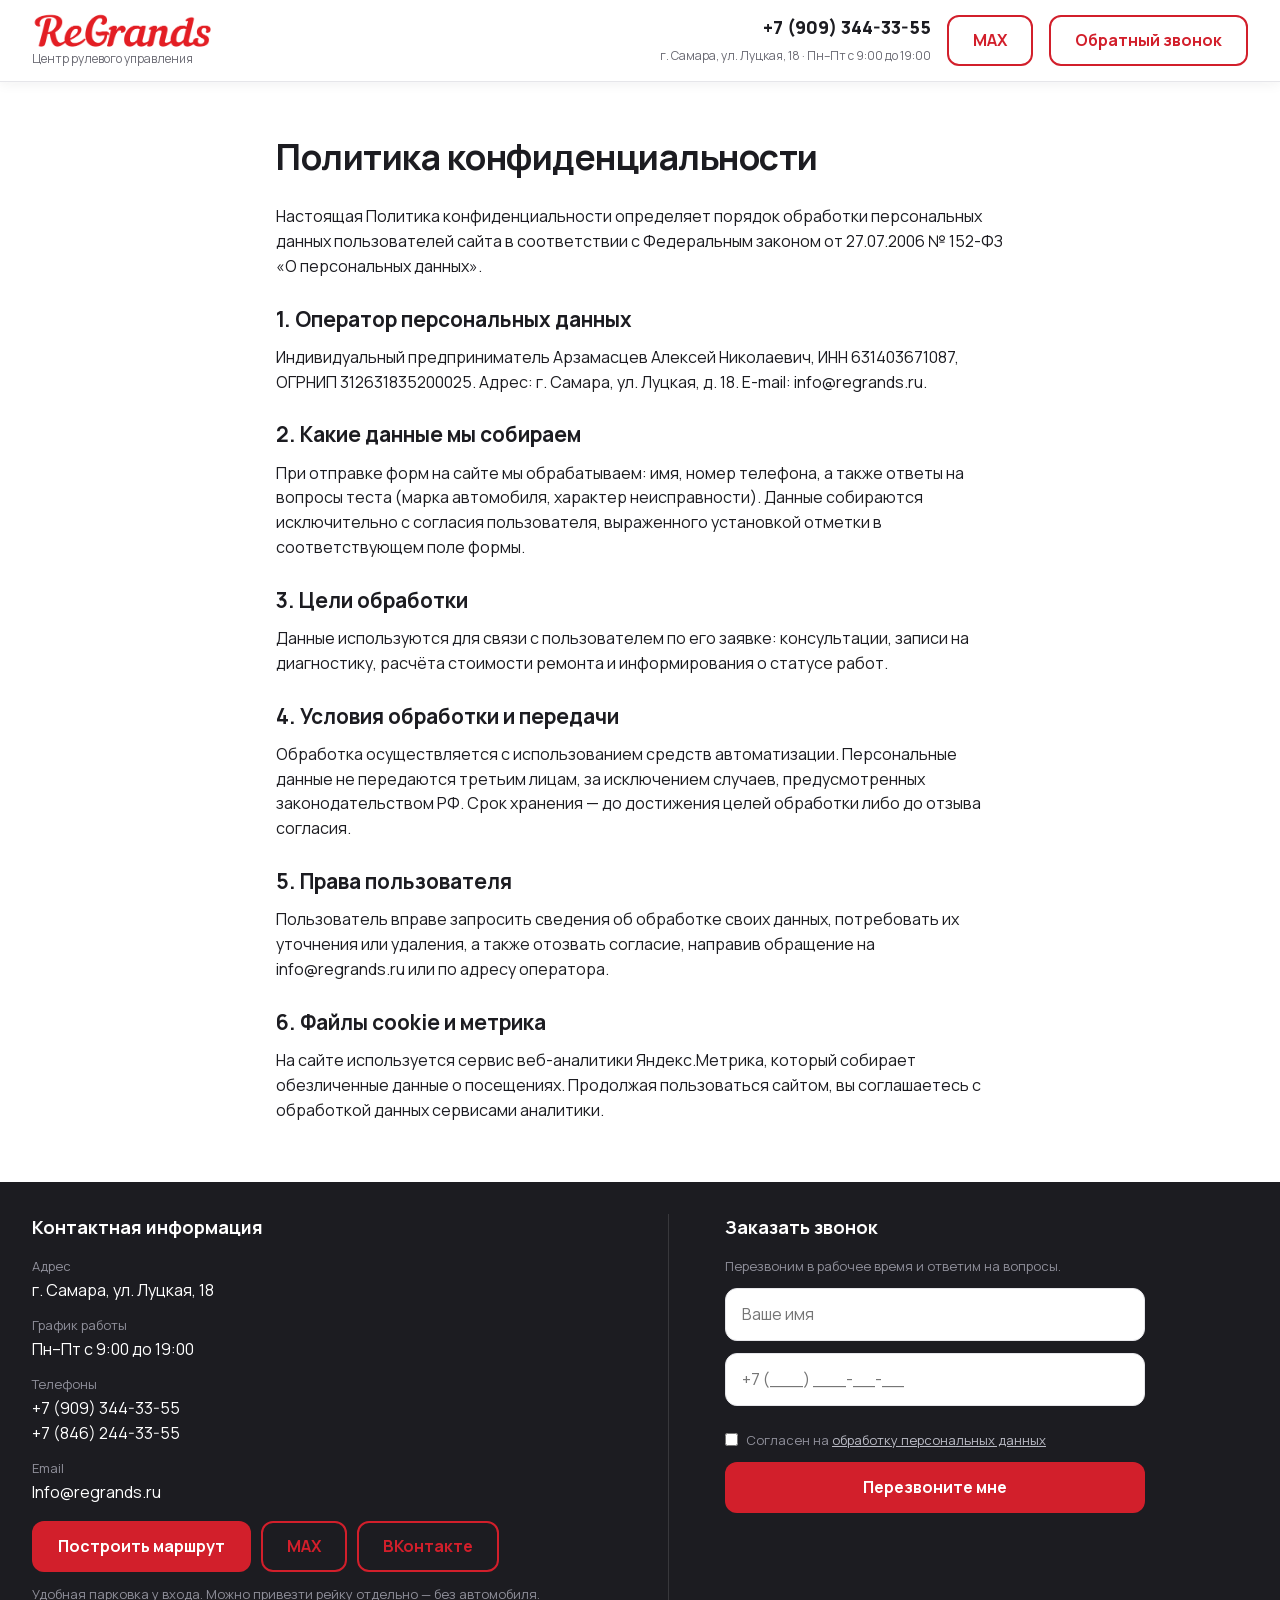
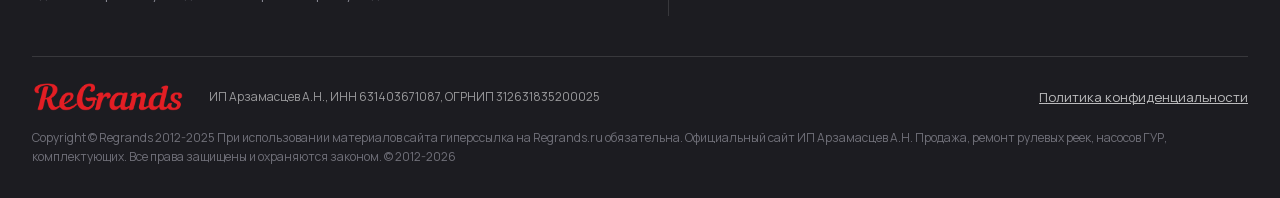
==== policy/index.html @ 0d8758a9 "chore: preview — copyright verbatim Co-Authored-By: Claude Fable 5 <noreply@anthropic.com>" ====
<!DOCTYPE html>
<html lang="ru-RU">
<head>
<meta charset="UTF-8">
<meta name="viewport" content="width=device-width, initial-scale=1">
<link rel="preload" href="../wp-content/themes/regrand/assets/fonts/manrope-cyrillic.woff2" as="font" type="font/woff2" crossorigin>
<style>@font-face {
	font-family: 'Manrope';
	src: url('../wp-content/themes/regrand/assets/fonts/manrope-cyrillic.woff2') format('woff2');
	font-weight: 200 800;
	font-display: swap;
	unicode-range: U+0400-045F, U+0490-0491, U+04B0-04B1, U+2116;
}
@font-face {
	font-family: 'Manrope';
	src: url('../wp-content/themes/regrand/assets/fonts/manrope-latin.woff2') format('woff2');
	font-weight: 200 800;
	font-display: swap;
	unicode-range: U+0000-00FF, U+2000-206F, U+20AC, U+2122;
}

*, *::before, *::after { box-sizing: border-box; margin: 0; padding: 0; }
[hidden] { display: none !important; }

:root {
	--c-red: #d21f2b;
	--c-red-dark: #a91622;
	--c-red-light: #fdeaec;
	--c-ink: #1c1c21;
	--c-gray: #6b6b74;
	--c-line: #e6e6ea;
	--c-bg: #ffffff;
	--c-bg-soft: #f7f7f9;
	--radius: 12px;
	--shadow: 0 8px 24px rgba(28, 28, 33, .08);
	--container: 1440px;
	--font: 'Manrope', system-ui, -apple-system, 'Segoe UI', sans-serif;
}

html { scroll-behavior: smooth; }
body {
	font-family: var(--font);
	font-size: 16px;
	line-height: 1.55;
	color: var(--c-ink);
	background: var(--c-bg);
	-webkit-font-smoothing: antialiased;
}
img { max-width: 100%; height: auto; display: block; }
a { color: inherit; }
button { font: inherit; cursor: pointer; }
input, textarea { font: inherit; }

.container { max-width: var(--container); margin: 0 auto; padding: 0 20px; }
@media (min-width: 768px) {
	.container { padding: 0 32px; }
}

.btn {
	display: inline-flex;
	align-items: center;
	justify-content: center;
	gap: 8px;
	padding: 14px 24px;
	border-radius: var(--radius);
	border: 2px solid transparent;
	font-weight: 700;
	font-size: 16px;
	line-height: 1.2;
	text-decoration: none;
	text-align: center;
	transition: background .15s ease, color .15s ease, border-color .15s ease;
}
.btn--primary { background: var(--c-red); color: #fff; }
.btn--primary:hover { background: var(--c-red-dark); transform: translateY(-2px); box-shadow: 0 8px 20px rgba(210, 31, 43, .3); }
.btn { will-change: transform; }
.btn:active { transform: translateY(0); }
.btn--outline { background: transparent; color: var(--c-red); border-color: var(--c-red); }
.btn--outline:hover { background: var(--c-red-light); }
.btn--ghost { background: transparent; color: var(--c-ink); border-color: var(--c-line); }
.btn--ghost:hover { border-color: var(--c-red); color: var(--c-red); }
.btn--block { width: 100%; }
.btn--lg { padding: 18px 36px; font-size: 18px; }
.btn[disabled] { opacity: .5; cursor: not-allowed; }
.btn:focus { outline: none; }
.btn:focus-visible { outline: 3px solid rgba(210, 31, 43, .45); outline-offset: 2px; }

/* Шапка */
.site-header {
	border-bottom: 1px solid var(--c-line);
	background: var(--c-bg);
	position: sticky;
	top: 0;
	z-index: 100;
	box-shadow: 0 2px 12px rgba(28, 28, 33, .06);
}
.site-header__inner {
	display: flex;
	align-items: center;
	justify-content: space-between;
	gap: 12px;
	padding-top: 10px;
	padding-bottom: 10px;
}
.site-header__brand { text-decoration: none; min-width: 0; }
.site-header__logo-img { height: 30px; width: auto; display: block; }
.site-header__tagline { font-size: 11px; color: var(--c-gray); display: block; white-space: nowrap; overflow: hidden; text-overflow: ellipsis; }
.site-header__contacts { display: none; text-align: right; }
.site-header__phone { font-weight: 800; font-size: 18px; text-decoration: none; display: block; }
.site-header__phone:hover { color: var(--c-red); }
.site-header__schedule { font-size: 12px; color: var(--c-gray); }
.site-header__phone-btn {
	width: 44px;
	height: 44px;
	border-radius: 50%;
	background: var(--c-red);
	color: #fff;
	display: inline-flex;
	align-items: center;
	justify-content: center;
	flex-shrink: 0;
}
.site-header__phone-btn:active { background: var(--c-red-dark); }
.site-header__cta { display: none; }
.site-header__max { display: none; }
@media (min-width: 768px) {
	.site-header__inner { padding-top: 12px; padding-bottom: 12px; gap: 16px; }
	.site-header__logo-img { height: 38px; }
	.site-header__tagline { font-size: 12px; }
	.site-header__contacts { display: block; margin-left: auto; }
	.site-header__phone-btn { display: none; }
	.site-header__cta { display: inline-flex; }
	.site-header__max { display: inline-flex; }
}

/* Hero */
.hero { background: linear-gradient(180deg, var(--c-bg-soft) 0%, #edeff4 100%); overflow: hidden; position: relative; padding-bottom: 64px; }
.hero__wave { position: absolute; bottom: -1px; left: 0; right: 0; line-height: 0; pointer-events: none; }
.hero__wave svg { display: block; width: 100%; height: 64px; }
@media (prefers-reduced-motion: no-preference) {
	.hero__content { animation: hero-in .6s ease both; }
	.hero__media { animation: hero-in .6s ease .15s both; }
	@keyframes hero-in {
		from { opacity: 0; transform: translateY(20px); }
		to { opacity: 1; transform: none; }
	}
}
.hero__inner {
	display: grid;
	gap: 32px;
	padding-top: 16px;
	padding-bottom: 40px;
}
.hero__title {
	font-size: clamp(1.75rem, 4vw, 3.4rem);
	line-height: 1.15;
	font-weight: 800;
	letter-spacing: -.5px;
	margin-bottom: 16px;
	max-width: 24ch;
}
.hero__subtitle { font-size: clamp(1rem, 2vw, 1.2rem); color: var(--c-gray); margin-bottom: 24px; }
.hero__badges { list-style: none; display: flex; flex-wrap: wrap; gap: 10px; margin-bottom: 28px; }
.hero__badge {
	display: inline-flex;
	align-items: center;
	gap: 8px;
	background: #fff;
	border: 1px solid var(--c-line);
	border-radius: 100px;
	padding: 8px 14px;
	font-size: 14px;
	font-weight: 600;
}
.hero__badge svg { color: var(--c-red); flex-shrink: 0; }
.hero__rotate {
	color: var(--c-red);
	display: inline-block;
	transition: opacity .25s ease, transform .25s ease;
}
.hero__rotate.is-out { opacity: 0; transform: translateY(10px); }
.hero__actions { display: flex; flex-wrap: wrap; gap: 12px; }
.hero__rating {
	display: inline-flex;
	align-items: center;
	gap: 8px;
	margin-top: 18px;
	font-size: 14px;
	color: var(--c-gray);
	text-decoration: none;
}
.hero__rating b { color: var(--c-ink); }
.hero__rating:hover span:last-child { text-decoration: underline; }
.hero__rating-stars { color: #f7a600; letter-spacing: 2px; }
.hero__media { display: flex; justify-content: center; }
.hero__media img { border-radius: var(--radius); box-shadow: var(--shadow); width: 100%; object-fit: cover; }
.hero__video {
	width: 100%;
	max-width: 420px;
	aspect-ratio: 9/16;
	border-radius: 20px;
	background: var(--c-ink);
	box-shadow: var(--shadow);
	object-fit: cover;
}
.hero__secondary { margin-top: 16px; }
@media (min-width: 1024px) {
	.hero__inner { grid-template-columns: 1.15fr .85fr; align-items: center; padding-top: 56px; padding-bottom: 64px; }
}

/* Формы */
.lead-form__row { display: grid; gap: 12px; }
@media (min-width: 768px) {
	.lead-form__row { grid-template-columns: 1fr 1fr auto; }
}
.lead-form__input {
	padding: 13px 16px;
	border: 1px solid var(--c-line);
	border-radius: var(--radius);
	background: #fff;
	width: 100%;
}
.lead-form__input:focus { outline: 2px solid var(--c-red); outline-offset: -1px; border-color: transparent; }
.lead-form__input.is-invalid { border-color: var(--c-red); outline-color: var(--c-red); }
.consent { display: flex; align-items: flex-start; gap: 8px; font-size: 13px; color: var(--c-gray); margin-top: 12px; }
.consent input { margin-top: 3px; accent-color: var(--c-red); }
.consent a { color: var(--c-gray); }
.hp-field { position: absolute !important; left: -9999px !important; width: 1px; height: 1px; opacity: 0; }
.lead-form__status { margin-top: 12px; font-weight: 600; min-height: 1em; }
.lead-form__status.is-error { color: var(--c-red); }
.lead-form__status.is-success { color: #1d8a3c; }
</style>
<title>Политика конфиденциальности &#8212; Регранд — ремонт рулевых реек в Самаре</title>
<meta name='robots' content='max-image-preview:large' />
<style id='wp-img-auto-sizes-contain-inline-css'>
img:is([sizes=auto i],[sizes^="auto," i]){contain-intrinsic-size:3000px 1500px}
/*# sourceURL=wp-img-auto-sizes-contain-inline-css */
</style>
<link rel="preload" as="style" href="../wp-content/themes/regrand/assets/css/main.css" onload="this.onload=null;this.rel='stylesheet'"><noscript><link rel="stylesheet" href="../wp-content/themes/regrand/assets/css/main.css"></noscript>
<link rel="canonical" href="index.html" />
<style id='wp-block-heading-inline-css'>
h1:where(.wp-block-heading).has-background,h2:where(.wp-block-heading).has-background,h3:where(.wp-block-heading).has-background,h4:where(.wp-block-heading).has-background,h5:where(.wp-block-heading).has-background,h6:where(.wp-block-heading).has-background{padding:1.25em 2.375em}h1.has-text-align-left[style*=writing-mode]:where([style*=vertical-lr]),h1.has-text-align-right[style*=writing-mode]:where([style*=vertical-rl]),h2.has-text-align-left[style*=writing-mode]:where([style*=vertical-lr]),h2.has-text-align-right[style*=writing-mode]:where([style*=vertical-rl]),h3.has-text-align-left[style*=writing-mode]:where([style*=vertical-lr]),h3.has-text-align-right[style*=writing-mode]:where([style*=vertical-rl]),h4.has-text-align-left[style*=writing-mode]:where([style*=vertical-lr]),h4.has-text-align-right[style*=writing-mode]:where([style*=vertical-rl]),h5.has-text-align-left[style*=writing-mode]:where([style*=vertical-lr]),h5.has-text-align-right[style*=writing-mode]:where([style*=vertical-rl]),h6.has-text-align-left[style*=writing-mode]:where([style*=vertical-lr]),h6.has-text-align-right[style*=writing-mode]:where([style*=vertical-rl]){rotate:180deg}
/*# sourceURL=https://s3qnk.github.io/regrand-preview/wp-includes/blocks/heading/style.min.css */
</style>
<style id='wp-block-paragraph-inline-css'>
.is-small-text{font-size:.875em}.is-regular-text{font-size:1em}.is-large-text{font-size:2.25em}.is-larger-text{font-size:3em}.has-drop-cap:not(:focus):first-letter{float:left;font-size:8.4em;font-style:normal;font-weight:100;line-height:.68;margin:.05em .1em 0 0;text-transform:uppercase}body.rtl .has-drop-cap:not(:focus):first-letter{float:none;margin-left:.1em}p.has-drop-cap.has-background{overflow:hidden}:root :where(p.has-background){padding:1.25em 2.375em}:where(p.has-text-color:not(.has-link-color)) a{color:inherit}p.has-text-align-left[style*="writing-mode:vertical-lr"],p.has-text-align-right[style*="writing-mode:vertical-rl"]{rotate:180deg}
/*# sourceURL=https://s3qnk.github.io/regrand-preview/wp-includes/blocks/paragraph/style.min.css */
</style>
<style id='global-styles-inline-css'>
:root{--wp--preset--aspect-ratio--square: 1;--wp--preset--aspect-ratio--4-3: 4/3;--wp--preset--aspect-ratio--3-4: 3/4;--wp--preset--aspect-ratio--3-2: 3/2;--wp--preset--aspect-ratio--2-3: 2/3;--wp--preset--aspect-ratio--16-9: 16/9;--wp--preset--aspect-ratio--9-16: 9/16;--wp--preset--color--black: #000000;--wp--preset--color--cyan-bluish-gray: #abb8c3;--wp--preset--color--white: #ffffff;--wp--preset--color--pale-pink: #f78da7;--wp--preset--color--vivid-red: #cf2e2e;--wp--preset--color--luminous-vivid-orange: #ff6900;--wp--preset--color--luminous-vivid-amber: #fcb900;--wp--preset--color--light-green-cyan: #7bdcb5;--wp--preset--color--vivid-green-cyan: #00d084;--wp--preset--color--pale-cyan-blue: #8ed1fc;--wp--preset--color--vivid-cyan-blue: #0693e3;--wp--preset--color--vivid-purple: #9b51e0;--wp--preset--gradient--vivid-cyan-blue-to-vivid-purple: linear-gradient(135deg,rgb(6,147,227) 0%,rgb(155,81,224) 100%);--wp--preset--gradient--light-green-cyan-to-vivid-green-cyan: linear-gradient(135deg,rgb(122,220,180) 0%,rgb(0,208,130) 100%);--wp--preset--gradient--luminous-vivid-amber-to-luminous-vivid-orange: linear-gradient(135deg,rgb(252,185,0) 0%,rgb(255,105,0) 100%);--wp--preset--gradient--luminous-vivid-orange-to-vivid-red: linear-gradient(135deg,rgb(255,105,0) 0%,rgb(207,46,46) 100%);--wp--preset--gradient--very-light-gray-to-cyan-bluish-gray: linear-gradient(135deg,rgb(238,238,238) 0%,rgb(169,184,195) 100%);--wp--preset--gradient--cool-to-warm-spectrum: linear-gradient(135deg,rgb(74,234,220) 0%,rgb(151,120,209) 20%,rgb(207,42,186) 40%,rgb(238,44,130) 60%,rgb(251,105,98) 80%,rgb(254,248,76) 100%);--wp--preset--gradient--blush-light-purple: linear-gradient(135deg,rgb(255,206,236) 0%,rgb(152,150,240) 100%);--wp--preset--gradient--blush-bordeaux: linear-gradient(135deg,rgb(254,205,165) 0%,rgb(254,45,45) 50%,rgb(107,0,62) 100%);--wp--preset--gradient--luminous-dusk: linear-gradient(135deg,rgb(255,203,112) 0%,rgb(199,81,192) 50%,rgb(65,88,208) 100%);--wp--preset--gradient--pale-ocean: linear-gradient(135deg,rgb(255,245,203) 0%,rgb(182,227,212) 50%,rgb(51,167,181) 100%);--wp--preset--gradient--electric-grass: linear-gradient(135deg,rgb(202,248,128) 0%,rgb(113,206,126) 100%);--wp--preset--gradient--midnight: linear-gradient(135deg,rgb(2,3,129) 0%,rgb(40,116,252) 100%);--wp--preset--font-size--small: 13px;--wp--preset--font-size--medium: 20px;--wp--preset--font-size--large: 36px;--wp--preset--font-size--x-large: 42px;--wp--preset--spacing--20: 0.44rem;--wp--preset--spacing--30: 0.67rem;--wp--preset--spacing--40: 1rem;--wp--preset--spacing--50: 1.5rem;--wp--preset--spacing--60: 2.25rem;--wp--preset--spacing--70: 3.38rem;--wp--preset--spacing--80: 5.06rem;--wp--preset--shadow--natural: 6px 6px 9px rgba(0, 0, 0, 0.2);--wp--preset--shadow--deep: 12px 12px 50px rgba(0, 0, 0, 0.4);--wp--preset--shadow--sharp: 6px 6px 0px rgba(0, 0, 0, 0.2);--wp--preset--shadow--outlined: 6px 6px 0px -3px rgb(255, 255, 255), 6px 6px rgb(0, 0, 0);--wp--preset--shadow--crisp: 6px 6px 0px rgb(0, 0, 0);}:where(.is-layout-flex){gap: 0.5em;}:where(.is-layout-grid){gap: 0.5em;}body .is-layout-flex{display: flex;}.is-layout-flex{flex-wrap: wrap;align-items: center;}.is-layout-flex > :is(*, div){margin: 0;}body .is-layout-grid{display: grid;}.is-layout-grid > :is(*, div){margin: 0;}:where(.wp-block-columns.is-layout-flex){gap: 2em;}:where(.wp-block-columns.is-layout-grid){gap: 2em;}:where(.wp-block-post-template.is-layout-flex){gap: 1.25em;}:where(.wp-block-post-template.is-layout-grid){gap: 1.25em;}.has-black-color{color: var(--wp--preset--color--black) !important;}.has-cyan-bluish-gray-color{color: var(--wp--preset--color--cyan-bluish-gray) !important;}.has-white-color{color: var(--wp--preset--color--white) !important;}.has-pale-pink-color{color: var(--wp--preset--color--pale-pink) !important;}.has-vivid-red-color{color: var(--wp--preset--color--vivid-red) !important;}.has-luminous-vivid-orange-color{color: var(--wp--preset--color--luminous-vivid-orange) !important;}.has-luminous-vivid-amber-color{color: var(--wp--preset--color--luminous-vivid-amber) !important;}.has-light-green-cyan-color{color: var(--wp--preset--color--light-green-cyan) !important;}.has-vivid-green-cyan-color{color: var(--wp--preset--color--vivid-green-cyan) !important;}.has-pale-cyan-blue-color{color: var(--wp--preset--color--pale-cyan-blue) !important;}.has-vivid-cyan-blue-color{color: var(--wp--preset--color--vivid-cyan-blue) !important;}.has-vivid-purple-color{color: var(--wp--preset--color--vivid-purple) !important;}.has-black-background-color{background-color: var(--wp--preset--color--black) !important;}.has-cyan-bluish-gray-background-color{background-color: var(--wp--preset--color--cyan-bluish-gray) !important;}.has-white-background-color{background-color: var(--wp--preset--color--white) !important;}.has-pale-pink-background-color{background-color: var(--wp--preset--color--pale-pink) !important;}.has-vivid-red-background-color{background-color: var(--wp--preset--color--vivid-red) !important;}.has-luminous-vivid-orange-background-color{background-color: var(--wp--preset--color--luminous-vivid-orange) !important;}.has-luminous-vivid-amber-background-color{background-color: var(--wp--preset--color--luminous-vivid-amber) !important;}.has-light-green-cyan-background-color{background-color: var(--wp--preset--color--light-green-cyan) !important;}.has-vivid-green-cyan-background-color{background-color: var(--wp--preset--color--vivid-green-cyan) !important;}.has-pale-cyan-blue-background-color{background-color: var(--wp--preset--color--pale-cyan-blue) !important;}.has-vivid-cyan-blue-background-color{background-color: var(--wp--preset--color--vivid-cyan-blue) !important;}.has-vivid-purple-background-color{background-color: var(--wp--preset--color--vivid-purple) !important;}.has-black-border-color{border-color: var(--wp--preset--color--black) !important;}.has-cyan-bluish-gray-border-color{border-color: var(--wp--preset--color--cyan-bluish-gray) !important;}.has-white-border-color{border-color: var(--wp--preset--color--white) !important;}.has-pale-pink-border-color{border-color: var(--wp--preset--color--pale-pink) !important;}.has-vivid-red-border-color{border-color: var(--wp--preset--color--vivid-red) !important;}.has-luminous-vivid-orange-border-color{border-color: var(--wp--preset--color--luminous-vivid-orange) !important;}.has-luminous-vivid-amber-border-color{border-color: var(--wp--preset--color--luminous-vivid-amber) !important;}.has-light-green-cyan-border-color{border-color: var(--wp--preset--color--light-green-cyan) !important;}.has-vivid-green-cyan-border-color{border-color: var(--wp--preset--color--vivid-green-cyan) !important;}.has-pale-cyan-blue-border-color{border-color: var(--wp--preset--color--pale-cyan-blue) !important;}.has-vivid-cyan-blue-border-color{border-color: var(--wp--preset--color--vivid-cyan-blue) !important;}.has-vivid-purple-border-color{border-color: var(--wp--preset--color--vivid-purple) !important;}.has-vivid-cyan-blue-to-vivid-purple-gradient-background{background: var(--wp--preset--gradient--vivid-cyan-blue-to-vivid-purple) !important;}.has-light-green-cyan-to-vivid-green-cyan-gradient-background{background: var(--wp--preset--gradient--light-green-cyan-to-vivid-green-cyan) !important;}.has-luminous-vivid-amber-to-luminous-vivid-orange-gradient-background{background: var(--wp--preset--gradient--luminous-vivid-amber-to-luminous-vivid-orange) !important;}.has-luminous-vivid-orange-to-vivid-red-gradient-background{background: var(--wp--preset--gradient--luminous-vivid-orange-to-vivid-red) !important;}.has-very-light-gray-to-cyan-bluish-gray-gradient-background{background: var(--wp--preset--gradient--very-light-gray-to-cyan-bluish-gray) !important;}.has-cool-to-warm-spectrum-gradient-background{background: var(--wp--preset--gradient--cool-to-warm-spectrum) !important;}.has-blush-light-purple-gradient-background{background: var(--wp--preset--gradient--blush-light-purple) !important;}.has-blush-bordeaux-gradient-background{background: var(--wp--preset--gradient--blush-bordeaux) !important;}.has-luminous-dusk-gradient-background{background: var(--wp--preset--gradient--luminous-dusk) !important;}.has-pale-ocean-gradient-background{background: var(--wp--preset--gradient--pale-ocean) !important;}.has-electric-grass-gradient-background{background: var(--wp--preset--gradient--electric-grass) !important;}.has-midnight-gradient-background{background: var(--wp--preset--gradient--midnight) !important;}.has-small-font-size{font-size: var(--wp--preset--font-size--small) !important;}.has-medium-font-size{font-size: var(--wp--preset--font-size--medium) !important;}.has-large-font-size{font-size: var(--wp--preset--font-size--large) !important;}.has-x-large-font-size{font-size: var(--wp--preset--font-size--x-large) !important;}
/*# sourceURL=global-styles-inline-css */
</style>

</head>
<body class="wp-singular page-template-default page page-id-5 wp-theme-regrand">
<header class="site-header">
	<div class="container site-header__inner">
		<a href="../index.html" class="site-header__brand">
			<img class="site-header__logo-img" src="../wp-content/themes/regrand/assets/img/logo-regrands.png" alt="ReGrands — центр рулевого управления" width="446" height="93">
			<span class="site-header__tagline">Центр рулевого управления</span>
		</a>
		<div class="site-header__contacts">
			<a class="site-header__phone" href="tel:+79093443355">
				+7 (909) 344-33-55			</a>
			<span class="site-header__schedule">г. Самара, ул. Луцкая, 18 · Пн–Пт с 9:00 до 19:00</span>
		</div>
		<a class="site-header__phone-btn" href="tel:+79093443355" aria-label="Позвонить: +7 (909) 344-33-55">
			<svg width="22" height="22" viewBox="0 0 24 24" fill="none" aria-hidden="true"><path d="M5 4h4l2 5-2.5 1.5a12 12 0 0 0 5 5L15 13l5 2v4a2 2 0 0 1-2 2A16 16 0 0 1 3 6a2 2 0 0 1 2-2Z" stroke="currentColor" stroke-width="2" stroke-linejoin="round"/></svg>
		</a>
					<a class="btn btn--outline site-header__max" href="https://max.ru/u/f9LHodD0cOKI0WPbhuxXiKWs1xZpZC6nUwHiPnHPZtQZX6oqGKMk47YAbSw" target="_blank" rel="noopener" data-messenger aria-label="Написать в MAX">MAX</a>
				<button type="button" class="btn btn--outline site-header__cta" data-modal="callback">Обратный звонок</button>
	</div>
</header>
<main>
	<article class="page-content container">
		<h1>Политика конфиденциальности</h1>
		<p>Настоящая Политика конфиденциальности определяет порядок обработки персональных данных пользователей сайта в соответствии с Федеральным законом от 27.07.2006 № 152-ФЗ «О персональных данных».</p>
<h2 class="wp-block-heading">1. Оператор персональных данных</h2>
<p>Индивидуальный предприниматель Арзамасцев Алексей Николаевич, ИНН 631403671087, ОГРНИП 312631835200025. Адрес: г. Самара, ул. Луцкая, д. 18. E-mail: info@regrands.ru.</p>
<h2 class="wp-block-heading">2. Какие данные мы собираем</h2>
<p>При отправке форм на сайте мы обрабатываем: имя, номер телефона, а также ответы на вопросы теста (марка автомобиля, характер неисправности). Данные собираются исключительно с согласия пользователя, выраженного установкой отметки в соответствующем поле формы.</p>
<h2 class="wp-block-heading">3. Цели обработки</h2>
<p>Данные используются для связи с пользователем по его заявке: консультации, записи на диагностику, расчёта стоимости ремонта и информирования о статусе работ.</p>
<h2 class="wp-block-heading">4. Условия обработки и передачи</h2>
<p>Обработка осуществляется с использованием средств автоматизации. Персональные данные не передаются третьим лицам, за исключением случаев, предусмотренных законодательством РФ. Срок хранения — до достижения целей обработки либо до отзыва согласия.</p>
<h2 class="wp-block-heading">5. Права пользователя</h2>
<p>Пользователь вправе запросить сведения об обработке своих данных, потребовать их уточнения или удаления, а также отозвать согласие, направив обращение на info@regrands.ru или по адресу оператора.</p>
<h2 class="wp-block-heading">6. Файлы cookie и метрика</h2>
<p>На сайте используется сервис веб-аналитики Яндекс.Метрика, который собирает обезличенные данные о посещениях. Продолжая пользоваться сайтом, вы соглашаетесь с обработкой данных сервисами аналитики.</p>
	</article>
	</main>
<footer class="site-footer">
	<div class="container">
		<div class="site-footer__grid">
			<div class="site-footer__col">
				<h3 class="site-footer__heading">Контактная информация</h3>
				<dl class="site-footer__list">
					<div><dt>Адрес</dt><dd>г. Самара, ул. Луцкая, 18</dd></div>
					<div><dt>График работы</dt><dd>Пн–Пт с 9:00 до 19:00</dd></div>
					<div><dt>Телефоны</dt><dd>
						<a href="tel:+79093443355">+7 (909) 344-33-55</a><br>
						<a href="tel:+78462443355">+7 (846) 244-33-55</a>
					</dd></div>
					<div><dt>Email</dt><dd><a href="mailto:Info@regrands.ru">Info@regrands.ru</a></dd></div>
				</dl>
				<div class="site-footer__actions">
					<a class="btn btn--primary" href="https://yandex.ru/maps/org/remont_rulevykh_reyek/232952442705/" target="_blank" rel="noopener">Построить маршрут</a>
											<a class="btn btn--outline" href="https://max.ru/u/f9LHodD0cOKI0WPbhuxXiKWs1xZpZC6nUwHiPnHPZtQZX6oqGKMk47YAbSw" target="_blank" rel="noopener" data-messenger>MAX</a>
																<a class="btn btn--outline" href="https://vk.com/regrands" target="_blank" rel="noopener" data-messenger>ВКонтакте</a>
									</div>
				<p class="site-footer__note">Удобная парковка у входа. Можно привезти рейку отдельно — без автомобиля.</p>
			</div>
			<div class="site-footer__col">
				<h3 class="site-footer__heading">Заказать звонок</h3>
				<p class="site-footer__note">Перезвоним в рабочее время и ответим на вопросы.</p>
				<form class="lead-form" data-lead-form data-form-type="callback" data-goal="lead_callback" novalidate>
					<input class="lead-form__input" type="text" name="name" placeholder="Ваше имя" maxlength="100" autocomplete="name">
					<input class="lead-form__input" type="tel" name="phone" placeholder="+7 (___) ___-__-__" required data-phone autocomplete="tel">
					<input type="text" name="website" class="hp-field" tabindex="-1" autocomplete="off" aria-hidden="true">
					<input type="hidden" name="ts" value="">
					<label class="consent">
						<input type="checkbox" name="consent" required>
						<span>Согласен на <a href="index.html" target="_blank" rel="noopener">обработку персональных данных</a></span>
					</label>
					<button type="submit" class="btn btn--primary btn--block">Перезвоните мне</button>
					<div class="lead-form__status" role="status" aria-live="polite"></div>
				</form>
			</div>
		</div>
		<div class="site-footer__bottom">
			<img class="site-footer__logo" src="../wp-content/themes/regrand/assets/img/logo-regrands.png" alt="ReGrands" width="446" height="93" loading="lazy">
			<p class="site-footer__legal">ИП Арзамасцев А.Н., ИНН 631403671087, ОГРНИП 312631835200025</p>
			<a class="site-footer__policy" href="index.html">Политика конфиденциальности</a>
		</div>
		<p class="site-footer__copyright">Copyright © Regrands 2012-2025 При использовании материалов сайта гиперссылка на Regrands.ru обязательна. Официальный сайт ИП Арзамасцев А.Н. Продажа, ремонт рулевых реек, насосов ГУР, комплектующих. Все права защищены и охраняются законом. © 2012-2026</p>
	</div>
</footer>
<dialog class="modal" id="modal-diagnostic">
	<div class="modal__body">
		<button type="button" class="modal__close" aria-label="Закрыть">&times;</button>
		<h3 class="modal__title">Запись на диагностику</h3>
		<p class="modal__text">Оставьте контакты — подтвердим запись и подберём удобное время. Диагностика бесплатная.</p>
		<form class="lead-form" data-lead-form data-form-type="hero" data-goal="lead_hero" novalidate>
			<input class="lead-form__input" type="text" name="name" placeholder="Ваше имя" maxlength="100" autocomplete="name">
			<input class="lead-form__input" type="tel" name="phone" placeholder="+7 (___) ___-__-__" required data-phone autocomplete="tel">
			<label class="lead-form__field-label" for="diag-date">Удобная дата диагностики (по желанию)</label>
			<input class="lead-form__input" type="date" name="date" id="diag-date"
				min="2026-07-29"
				max="2026-08-28">
			<input type="text" name="website" class="hp-field" tabindex="-1" autocomplete="off" aria-hidden="true">
			<input type="hidden" name="ts" value="">
			<label class="consent">
				<input type="checkbox" name="consent" required>
				<span>Согласен на <a href="index.html" target="_blank" rel="noopener">обработку персональных данных</a></span>
			</label>
			<button type="submit" class="btn btn--primary btn--block">Записаться на диагностику</button>
			<div class="lead-form__status" role="status" aria-live="polite"></div>
		</form>
	</div>
</dialog>
<dialog class="modal" id="modal-callback">
	<div class="modal__body">
		<button type="button" class="modal__close" aria-label="Закрыть">&times;</button>
		<h3 class="modal__title">Перезвоним за 10 минут</h3>
		<p class="modal__text">Оставьте номер — менеджер перезвонит в рабочее время (Пн–Пт с 9:00 до 19:00).</p>
		<form class="lead-form" data-lead-form data-form-type="callback" data-goal="lead_callback" novalidate>
			<input class="lead-form__input" type="text" name="name" placeholder="Ваше имя" maxlength="100" autocomplete="name">
			<input class="lead-form__input" type="tel" name="phone" placeholder="+7 (___) ___-__-__" required data-phone autocomplete="tel">
			<input type="text" name="website" class="hp-field" tabindex="-1" autocomplete="off" aria-hidden="true">
			<input type="hidden" name="ts" value="">
			<label class="consent">
				<input type="checkbox" name="consent" required>
				<span>Согласен на <a href="index.html" target="_blank" rel="noopener">обработку персональных данных</a></span>
			</label>
			<button type="submit" class="btn btn--primary btn--block">Перезвоните мне</button>
			<div class="lead-form__status" role="status" aria-live="polite"></div>
		</form>
	</div>
</dialog>
<script type="speculationrules">
{"prefetch":[{"source":"document","where":{"and":[{"href_matches":"/*"},{"not":{"href_matches":["/wp-*.php","/wp-admin/*","/wp-content/uploads/*","/wp-content/*","/wp-content/plugins/*","/wp-content/themes/regrand/*","/*\\?(.+)"]}},{"not":{"selector_matches":"a[rel~=\"nofollow\"]"}},{"not":{"selector_matches":".no-prefetch, .no-prefetch a"}}]},"eagerness":"conservative"}]}
</script>
<script id="regrand-main-js-extra">
var REGRAND = {"endpoint":"https://s3qnk.github.io/regrand-preview/wp-json/regrand/v1/lead","metrikaId":""};
//# sourceURL=regrand-main-js-extra
</script>
<script type="module" src="../wp-content/themes/regrand/assets/js/main.js"></script>
</body>
</html>
---- wp-content/themes/regrand/assets/css/main.css ----
/* ============ Секции ============ */
.section { padding: 56px 0; }
section[id] { scroll-margin-top: 88px; } /* липкая шапка не накрывает якорные переходы */
.section--soft { background: var(--c-bg-soft); }
.section--dark { background: linear-gradient(160deg, #1c1c21 0%, #26262e 100%); position: relative; overflow: hidden; }
.section--dark::before {
	content: '';
	position: absolute;
	right: -80px;
	top: -40px;
	width: 560px;
	height: 560px;
	background: url("data:image/svg+xml,%3Csvg xmlns='http://www.w3.org/2000/svg' width='560' height='560' viewBox='0 0 560 560' fill='none' stroke='%23ffffff' stroke-width='2'%3E%3Ccircle cx='140' cy='140' r='84'/%3E%3Ccircle cx='140' cy='140' r='58' stroke-dasharray='10 12'/%3E%3Ccircle cx='140' cy='140' r='18'/%3E%3Cg stroke-linecap='round'%3E%3Cpath d='M140 44v-18M140 236v18M44 140H26M236 140h18M72 72 59 59M208 208l13 13M208 72l13-13M72 208l-13 13'/%3E%3C/g%3E%3Ccircle cx='420' cy='390' r='56'/%3E%3Ccircle cx='420' cy='390' r='22' stroke-dasharray='6 8'/%3E%3Cg stroke-linecap='round'%3E%3Cpath d='M420 326v-14M420 454v14M356 390h-14M484 390h14'/%3E%3C/g%3E%3Cg stroke-linecap='round'%3E%3Cpath d='M40 480h240'/%3E%3Cpath d='M60 480v-12m30 12v-12m30 12v-12m30 12v-12m30 12v-12m30 12v-12m30 12v-12'/%3E%3Crect x='280' y='468' width='56' height='24' rx='6'/%3E%3C/g%3E%3C/svg%3E") center/contain no-repeat;
	opacity: .05;
	pointer-events: none;
}
.section--dark .container { position: relative; }
.section--dark .section__title { color: #fff; }
.section--dark .section__subtitle { color: #b9bac4; }
.section--dark .video-tile__label { color: #b9bac4; }
.section__title {
	font-size: clamp(1.5rem, 3.5vw, 2.25rem);
	font-weight: 800;
	letter-spacing: -.5px;
	margin-bottom: 12px;
}
.section__subtitle { color: var(--c-gray); margin-bottom: 32px; max-width: 640px; }
.card {
	background: #fff;
	border: 1px solid var(--c-line);
	border-radius: var(--radius);
	padding: 24px;
}
@media (min-width: 768px) {
	.section { padding: 72px 0; }
}

/* ============ Услуги и цены ============ */
.services__grid {
	display: grid;
	gap: 16px;
	grid-template-columns: repeat(auto-fit, minmax(240px, 1fr));
	margin-bottom: 32px;
}
.service-card { display: flex; flex-direction: column; gap: 8px; transition: box-shadow .2s ease, transform .2s ease; }
.service-card:hover { box-shadow: var(--shadow); transform: translateY(-4px); }
.service-card__icon { color: var(--c-red); width: 40px; height: 40px; margin-bottom: 4px; }
.service-card__icon svg { width: 40px; height: 40px; }
.service-card__title { font-size: 18px; font-weight: 700; }
.service-card__price { font-size: 15px; color: var(--c-gray); }
.service-card__price strong { font-size: 26px; color: var(--c-red); font-weight: 800; }
.service-card__note { font-size: 13px; color: var(--c-gray); margin-top: auto; }
.services__cta { display: flex; align-items: center; gap: 16px; flex-wrap: wrap; }
.services__cta-note { font-size: 14px; color: var(--c-gray); }

/* ============ УТП ============ */
.benefits__grid {
	display: grid;
	gap: 16px;
	grid-template-columns: repeat(auto-fit, minmax(250px, 1fr));
}
@media (min-width: 1024px) {
	.benefits__grid { grid-template-columns: repeat(3, 1fr); }
}
.benefit {
	display: flex;
	align-items: center;
	gap: 14px;
	background: #fff;
	border: 1px solid var(--c-line);
	border-radius: var(--radius);
	padding: 18px 20px;
	font-weight: 600;
}
.benefit__icon { color: var(--c-red); flex-shrink: 0; width: 28px; height: 28px; }
.benefit__icon svg { width: 28px; height: 28px; }

/* ============ Процесс ============ */
.process__list { list-style: none; display: grid; gap: 20px; counter-reset: step; }
.process__step {
	display: flex;
	gap: 18px;
	align-items: flex-start;
	background: var(--c-bg-soft);
	border-radius: var(--radius);
	padding: 20px;
}
.process__num {
	width: 40px;
	height: 40px;
	border-radius: 50%;
	background: var(--c-red);
	color: #fff;
	font-weight: 800;
	display: inline-flex;
	align-items: center;
	justify-content: center;
	flex-shrink: 0;
}
.process__title { font-size: 17px; font-weight: 700; margin-bottom: 4px; }
.process__text { color: var(--c-gray); font-size: 15px; }
@media (min-width: 1024px) {
	.process__list { grid-template-columns: repeat(5, 1fr); }
	.process__step { flex-direction: column; }
}

/* ============ Кейсы ============ */
.cases__list { display: grid; gap: 20px; }
.case__title { font-size: 17px; font-weight: 700; margin-bottom: 14px; }
.case__photos { display: grid; grid-template-columns: repeat(3, 1fr); gap: 10px; margin-bottom: 12px; }
.case__photo img { border-radius: 8px; width: 100%; aspect-ratio: 4/3; object-fit: cover; background: var(--c-bg-soft); }
.case__photo figcaption { font-size: 12px; color: var(--c-gray); text-align: center; margin-top: 6px; }
.case__comment { font-size: 14px; color: var(--c-gray); border-left: 3px solid var(--c-red); padding-left: 12px; }
@media (min-width: 768px) {
	.cases__list { grid-template-columns: repeat(auto-fit, minmax(340px, 1fr)); }
}

/* ============ Акции ============ */
.promos__grid { display: grid; gap: 16px; grid-template-columns: repeat(auto-fit, minmax(280px, 1fr)); }
.promo { border-top: 4px solid var(--c-red); }
.promo__image img { border-radius: 8px; margin-bottom: 12px; }
.promo__title { font-size: 18px; font-weight: 700; margin-bottom: 8px; }
.promo__text { font-size: 15px; color: var(--c-gray); }

/* ============ Квиз ============ */
.quiz {
	position: relative;
	background: linear-gradient(135deg, var(--c-red) 0%, var(--c-red-dark) 100%);
	overflow: hidden;
}
/* Инженерный фон: чертёжные шестерёнки и рейка */
.quiz::before {
	content: '';
	position: absolute;
	inset: 0;
	pointer-events: none;
	opacity: .10;
	background-image: url("data:image/svg+xml,%3Csvg xmlns='http://www.w3.org/2000/svg' width='560' height='560' viewBox='0 0 560 560' fill='none' stroke='%23ffffff' stroke-width='2'%3E%3Ccircle cx='140' cy='140' r='84'/%3E%3Ccircle cx='140' cy='140' r='58' stroke-dasharray='10 12'/%3E%3Ccircle cx='140' cy='140' r='18'/%3E%3Cg stroke-linecap='round'%3E%3Cpath d='M140 44v-18M140 236v18M44 140H26M236 140h18M72 72 59 59M208 208l13 13M208 72l13-13M72 208l-13 13'/%3E%3C/g%3E%3Ccircle cx='420' cy='390' r='56'/%3E%3Ccircle cx='420' cy='390' r='22' stroke-dasharray='6 8'/%3E%3Cg stroke-linecap='round'%3E%3Cpath d='M420 326v-14M420 454v14M356 390h-14M484 390h14'/%3E%3C/g%3E%3Cg stroke-linecap='round'%3E%3Cpath d='M40 480h240'/%3E%3Cpath d='M60 480v-12m30 12v-12m30 12v-12m30 12v-12m30 12v-12m30 12v-12m30 12v-12'/%3E%3Crect x='280' y='468' width='56' height='24' rx='6'/%3E%3C/g%3E%3C/svg%3E");
	background-size: 560px 560px;
}
.quiz .container { position: relative; }
.quiz .section__title { color: #fff; text-align: center; max-width: 720px; margin-left: auto; margin-right: auto; }
.quiz__container { display: grid; gap: 24px; }
.quiz__form { max-width: 720px; margin: 0 auto; width: 100%; padding: 28px; }
.quiz__progress { margin-bottom: 20px; }
.quiz__progress-bar {
	height: 6px;
	background: var(--c-bg-soft);
	border-radius: 100px;
	overflow: hidden;
	margin-bottom: 8px;
}
.quiz__progress-bar span { display: block; height: 100%; background: var(--c-red); transition: width .25s ease; }
.quiz__progress-label { font-size: 13px; color: var(--c-gray); }
.quiz__step { border: 0; }
.quiz__question { font-size: 19px; font-weight: 700; margin-bottom: 16px; }
.quiz__options { display: grid; gap: 10px; }
.quiz__options--grid { grid-template-columns: repeat(auto-fit, minmax(130px, 1fr)); }
.quiz__option { display: block; }
.quiz__option input { position: absolute; opacity: 0; pointer-events: none; }
.quiz__option span {
	display: block;
	padding: 12px 16px;
	border: 1px solid var(--c-line);
	border-radius: var(--radius);
	font-weight: 600;
	font-size: 15px;
	text-align: center;
	transition: border-color .12s ease, background .12s ease;
}
.quiz__option:hover span { border-color: var(--c-red); }
.quiz__option input:checked + span { border-color: var(--c-red); background: var(--c-red-light); color: var(--c-red-dark); }
.quiz__option input:focus-visible + span { outline: 2px solid var(--c-red); }
.quiz__other { margin-top: 12px; }
.quiz__hint { font-size: 13px; color: var(--c-gray); margin-top: 12px; }
.quiz__contacts { display: grid; gap: 12px; }
.quiz__nav { display: flex; justify-content: space-between; gap: 12px; margin-top: 20px; }
.quiz__nav .quiz__next { margin-left: auto; }

.quiz__fields { display: grid; gap: 12px; margin-bottom: 20px; }
.quiz__form .consent { margin: 0 0 18px; }
@media (min-width: 768px) {
	.quiz__fields { grid-template-columns: 1fr 1fr; }
}
select.lead-form__input {
	appearance: none;
	-webkit-appearance: none;
	background: #fff url("data:image/svg+xml,%3Csvg xmlns='http://www.w3.org/2000/svg' width='12' height='8' viewBox='0 0 12 8' fill='none'%3E%3Cpath d='m1 1.5 5 5 5-5' stroke='%236b6b74' stroke-width='2' stroke-linecap='round'/%3E%3C/svg%3E") no-repeat right 14px center;
	padding-right: 40px;
	cursor: pointer;
}

/* ============ Видео ============ */
.video__grid { display: grid; gap: 32px; align-items: center; }
.video__points { list-style: none; display: grid; gap: 10px; margin-bottom: 24px; }
.video__points li { padding-left: 28px; position: relative; font-weight: 600; }
.video__points li::before {
	content: '';
	position: absolute;
	left: 0;
	top: 4px;
	width: 16px;
	height: 16px;
	border-radius: 50%;
	background: var(--c-red-light);
	border: 4px solid var(--c-red);
}
.video__player { display: flex; justify-content: center; }
.video__player video {
	width: 100%;
	max-width: 340px;
	aspect-ratio: 9/16;
	border-radius: 20px;
	background: var(--c-ink);
	box-shadow: var(--shadow);
	object-fit: cover;
}
@media (min-width: 1024px) {
	.video__grid { grid-template-columns: 1.2fr .8fr; }
}
.video-facade {
	position: relative;
	width: 100%;
	aspect-ratio: 16/9;
	border-radius: 20px;
	background: var(--c-ink) center/cover no-repeat;
	box-shadow: var(--shadow);
	overflow: hidden;
	cursor: pointer;
}
.video-facade--vertical { max-width: 340px; aspect-ratio: 9/16; }
.video-facade iframe { position: absolute; inset: 0; width: 100%; height: 100%; border: 0; }
.video-facade__btn {
	position: absolute;
	inset: 0;
	margin: auto;
	width: 64px;
	height: 64px;
	border-radius: 50%;
	background: var(--c-red);
	transition: transform .2s;
}
.video-facade__btn::before {
	content: '';
	position: absolute;
	left: 55%;
	top: 50%;
	transform: translate(-50%, -50%);
	border: 12px solid transparent;
	border-left: 18px solid #fff;
	border-right: 0;
}
.video-facade:hover .video-facade__btn { transform: scale(1.08); }
.video-facade.is-loaded .video-facade__btn { display: none; }
.video-facade--tile { border-radius: 14px; aspect-ratio: 9/16; }
.video-facade--tile .video-facade__btn { width: 48px; height: 48px; }
.video-facade video { position: absolute; inset: 0; width: 100%; height: 100%; object-fit: contain; background: #000; }
.video__extra {
	display: flex;
	gap: 16px;
	overflow-x: auto;
	overflow-y: hidden; /* иначе overflow-x:auto наводит вертикальный скролл */
	scroll-snap-type: x mandatory;
	-webkit-overflow-scrolling: touch;
	padding-bottom: 12px;
	margin-top: 28px;
	scrollbar-width: thin;
	scrollbar-color: var(--c-red) rgba(255, 255, 255, .12);
}
.video__extra::-webkit-scrollbar { height: 8px; }
.video__extra::-webkit-scrollbar-track { background: rgba(255, 255, 255, .12); border-radius: 100px; }
.video__extra::-webkit-scrollbar-thumb { background: var(--c-red); border-radius: 100px; }
.video-tile { flex: 0 0 230px; scroll-snap-align: start; }
.video-tile__label { font-size: 14px; color: var(--c-gray); margin-top: 8px; }

.lead-form__field-label { display: block; font-size: 13px; color: var(--c-gray); margin-bottom: -6px; }

/* ============ Лайтбокс ============ */
.case__photo-link { display: block; cursor: zoom-in; }
.lightbox {
	position: fixed;
	inset: 0;
	z-index: 1000;
	background: rgba(15, 15, 20, .92);
	display: flex;
	align-items: center;
	justify-content: center;
	gap: 16px;
	padding: 24px;
}
.lightbox__img { max-width: min(1100px, 92vw); max-height: 84vh; border-radius: 8px; object-fit: contain; }
.lightbox__caption {
	position: absolute;
	bottom: 16px;
	left: 0;
	right: 0;
	text-align: center;
	color: #fff;
	font-size: 14px;
}
.lightbox__close {
	position: absolute;
	top: 8px;
	right: 16px;
	font-size: 40px;
	color: #fff;
	background: none;
	border: 0;
	cursor: pointer;
	line-height: 1;
}
.lightbox__prev,
.lightbox__next {
	background: rgba(255, 255, 255, .12);
	color: #fff;
	border: 0;
	width: 44px;
	height: 44px;
	border-radius: 50%;
	font-size: 20px;
	cursor: pointer;
	flex-shrink: 0;
}
.lightbox__prev:hover,
.lightbox__next:hover { background: rgba(255, 255, 255, .25); }

/* ============ Гарантия ============ */
.warranty__grid { display: grid; gap: 16px; grid-template-columns: repeat(auto-fit, minmax(260px, 1fr)); margin-bottom: 20px; }
.warranty-card__title { font-size: 17px; font-weight: 700; margin-bottom: 8px; }
.warranty-card__term { font-size: 30px; font-weight: 800; color: var(--c-red); margin-bottom: 6px; }
.warranty-card__note { font-size: 14px; color: var(--c-gray); }
.warranty-card__list { padding-left: 18px; font-size: 14px; color: var(--c-gray); display: grid; gap: 8px; }
.warranty__disclaimer { font-size: 13px; color: var(--c-gray); }

/* ============ Сертификаты ============ */
.certificates__row {
	display: flex;
	gap: 16px;
	overflow-x: auto;
	overflow-y: hidden; /* иначе overflow-x:auto наводит и вертикальный скролл */
	scroll-snap-type: x mandatory;
	-webkit-overflow-scrolling: touch;
	padding-bottom: 12px;
	scrollbar-width: thin;
	scrollbar-color: var(--c-red) var(--c-bg-soft);
}
.certificates__row::-webkit-scrollbar { height: 8px; }
.certificates__row::-webkit-scrollbar-track { background: var(--c-bg-soft); border-radius: 100px; }
.certificates__row::-webkit-scrollbar-thumb { background: var(--c-red); border-radius: 100px; }
.certificate {
	/* Мало сертификатов — растягиваются на всю ширину; много — карусель со скроллом. */
	flex: 1 0 280px;
	scroll-snap-align: start;
	display: block;
	text-decoration: none;
	border: 1px solid var(--c-line);
	border-radius: var(--radius);
	overflow: hidden;
	background: #fff;
	transition: box-shadow .15s ease;
}
.certificate:hover { box-shadow: var(--shadow); }
.certificate img { width: 100%; aspect-ratio: 3/4; object-fit: cover; }
.certificate__label {
	display: block;
	padding: 8px 10px;
	font-size: 12px;
	color: var(--c-gray);
	white-space: nowrap;
	overflow: hidden;
	text-overflow: ellipsis;
}

/* ============ FAQ ============ */
.faq__container { max-width: 860px; }
.faq__list { display: grid; gap: 12px; }
.faq__item {
	border: 1px solid var(--c-line);
	border-radius: var(--radius);
	background: #fff;
	padding: 0 20px;
}
.faq__item[open] { border-color: var(--c-red); }
.faq__question {
	font-weight: 700;
	padding: 16px 28px 16px 0;
	cursor: pointer;
	list-style: none;
	position: relative;
}
.faq__question::-webkit-details-marker { display: none; }
.faq__question::after {
	content: '+';
	position: absolute;
	right: 0;
	top: 50%;
	transform: translateY(-50%);
	font-size: 22px;
	font-weight: 700;
	color: var(--c-red);
	transition: transform .15s ease;
}
.faq__item[open] .faq__question::after { content: '−'; }
.faq__answer { padding: 0 0 16px; color: var(--c-gray); }

/* ============ Контакты ============ */
/* Карта — чистая секция; данные показывает балун Яндекса. Контакты — в подвале. */
.contacts--map { position: relative; overflow: hidden; background: var(--c-ink); }
.contacts__mapbg { position: relative; height: 380px; }
@media (min-width: 768px) {
	.contacts__mapbg { height: 480px; }
}
.contacts__mapbg iframe { position: absolute; inset: 0; width: 100%; height: 100%; border: 0; }
.contacts__mapcard {
	position: absolute;
	top: 20px;
	left: 16px;
	z-index: 2;
	background: rgba(30, 30, 36, .94);
	color: #fff;
	border-radius: 12px;
	padding: 14px 18px;
	max-width: 320px;
	box-shadow: 0 8px 30px rgba(0, 0, 0, .4);
}
@media (min-width: 1024px) {
	.contacts__mapcard { left: calc((100% - 1216px) / 2); }
}
.contacts__mapcard-title { font-weight: 700; font-size: 16px; margin-bottom: 6px; }
.contacts__mapcard-rating { font-size: 14px; margin-bottom: 8px; display: flex; align-items: center; gap: 6px; flex-wrap: wrap; }
.contacts__mapcard-rating span:last-child { color: #b9bac4; }
.contacts__mapcard-stars { color: #f7a600; letter-spacing: 1px; }
.contacts__mapcard-line { font-size: 13px; color: #b9bac4; margin-bottom: 2px; }
.contacts__mapcard-link {
	display: inline-block;
	margin-top: 8px;
	font-size: 13px;
	color: #8ab4ff;
	text-decoration: none;
}
.contacts__mapcard-link:hover { text-decoration: underline; }

/* Расширенный подвал с контактами и формой. */
.site-footer__grid { display: grid; gap: 32px; }
@media (min-width: 1024px) {
	.site-footer__grid { grid-template-columns: 1fr 1fr; gap: 56px; }
	.site-footer__grid .site-footer__col + .site-footer__col {
		border-left: 1px solid rgba(255, 255, 255, .12);
		padding-left: 56px;
	}
}
.site-footer__bottom {
	border-top: 1px solid rgba(255, 255, 255, .12);
	margin-top: 40px;
	padding-top: 24px;
	display: flex;
	flex-wrap: wrap;
	align-items: center;
	gap: 12px 24px;
}
.site-footer__bottom .site-footer__legal { margin: 0; flex: 1; }
.site-footer__bottom .site-footer__policy { margin-left: auto; }
.site-footer__copyright { font-size: 12px; color: #6f6f78; margin-top: 16px; }
.site-footer__heading { color: #fff; font-size: 18px; font-weight: 700; margin-bottom: 14px; }
.site-footer__list { display: grid; gap: 12px; margin-bottom: 16px; }
.site-footer__list dt { font-size: 13px; color: #8f8f9a; margin-bottom: 2px; }
.site-footer__list dd,
.site-footer__list dd a { color: #fff; text-decoration: none; }
.site-footer__list dd a:hover { color: var(--c-red-light); }
.site-footer__actions { display: flex; flex-wrap: wrap; gap: 10px; margin-bottom: 12px; }
.site-footer__note { font-size: 13px; color: #8f8f9a; margin-bottom: 12px; }
.site-footer .lead-form { display: grid; gap: 12px; max-width: 420px; }
.site-footer .consent { color: #8f8f9a; }
.site-footer .consent a { color: #b9bac4; }
.contacts__card-title { font-size: 18px; font-weight: 700; margin-bottom: 12px; }
.contacts__card-text { font-size: 14px; color: var(--c-gray); margin-bottom: 14px; }
.contacts__card .btn--block { margin: 14px 0 12px; }
.contacts__card .lead-form { display: grid; gap: 12px; }
.contacts__card .lead-form .btn--block { margin: 4px 0 0; }

.contacts__grid { display: grid; gap: 28px; }
.contacts__list { display: grid; gap: 16px; margin-bottom: 24px; }
.contacts__item dt { font-size: 13px; color: var(--c-gray); margin-bottom: 2px; }
.contacts__item dd { font-size: 17px; font-weight: 600; }
.contacts__item a { text-decoration: none; }
.contacts__item a:hover { color: var(--c-red); }
.contacts__messengers { display: flex; flex-wrap: wrap; gap: 12px; margin-bottom: 16px; }
.contacts__note { font-size: 14px; color: var(--c-gray); }
.map-facade {
	position: relative;
	min-height: 320px;
	border-radius: var(--radius);
	background: var(--c-bg-soft) url("data:image/svg+xml,%3Csvg xmlns='http://www.w3.org/2000/svg' width='60' height='60'%3E%3Cpath d='M0 30h60M30 0v60' stroke='%23e6e6ea' stroke-width='1'/%3E%3C/svg%3E");
	display: flex;
	flex-direction: column;
	align-items: center;
	justify-content: center;
	gap: 14px;
	overflow: hidden;
}
.map-facade iframe { position: absolute; inset: 0; width: 100%; height: 100%; border: 0; }
.map-facade__route { font-size: 14px; color: var(--c-gray); position: relative; z-index: 1; background: #fff; padding: 6px 12px; border-radius: 100px; text-decoration: none; }
.map-facade__route:hover { color: var(--c-red); }
.map-facade.is-loaded .map-facade__btn { display: none; }
.map-facade.is-loaded .map-facade__route { position: absolute; bottom: 12px; }
@media (min-width: 1024px) {
	.contacts__grid { grid-template-columns: 1fr 1.2fr; }
	.map-facade { min-height: 420px; }
}

/* ============ Модалка ============ */
.modal { border: 0; border-radius: var(--radius); padding: 0; max-width: 420px; width: calc(100% - 32px); margin: auto; box-shadow: 0 24px 64px rgba(28, 28, 33, .25); }
.modal::backdrop { background: rgba(28, 28, 33, .6); }
.modal__body { padding: 28px; position: relative; }
.modal__close {
	position: absolute;
	top: 10px;
	right: 14px;
	background: none;
	border: 0;
	font-size: 28px;
	line-height: 1;
	color: var(--c-gray);
}
.modal__close:hover { color: var(--c-ink); }
.modal__title { font-size: 20px; font-weight: 800; margin-bottom: 8px; }
.modal__text { font-size: 14px; color: var(--c-gray); margin-bottom: 16px; }
.modal .lead-form { display: grid; gap: 12px; }
.modal .consent { margin-top: 0; }

/* ============ Подвал ============ */
.site-footer { background: var(--c-ink); color: #fff; padding: 32px 0; margin-top: 0; }
.site-footer__inner { display: grid; gap: 20px; }
.site-footer__logo { height: 32px; width: auto; }
.site-footer__legal { font-size: 12px; color: rgba(255, 255, 255, .55); margin-top: 6px; }
.site-footer__contacts { display: grid; gap: 4px; font-size: 14px; }
.site-footer__contacts a { color: #fff; text-decoration: none; font-weight: 700; }
.site-footer__policy { color: rgba(255, 255, 255, .7); font-size: 13px; }
@media (min-width: 768px) {
	.site-footer__inner { grid-template-columns: 1fr auto auto; align-items: center; }
}

/* ============ Анимации появления ============ */
.reveal { opacity: 0; transform: translateY(18px); transition: opacity .55s ease, transform .55s ease; }
.reveal.is-visible { opacity: 1; transform: none; }
@media (prefers-reduced-motion: reduce) {
	.reveal { opacity: 1; transform: none; transition: none; }
}

/* ============ Внутренние страницы ============ */
.page-content { padding: 48px 16px; max-width: 760px; }
.page-content h1 { font-size: clamp(1.6rem, 3vw, 2.2rem); margin-bottom: 20px; letter-spacing: -.5px; }
.page-content h2 { font-size: 1.3rem; margin: 24px 0 10px; }
.page-content p, .page-content ul, .page-content ol { margin-bottom: 12px; }
.page-content ul, .page-content ol { padding-left: 22px; }
---- wp-content/themes/regrand/assets/css/main.css ----
/* ============ Секции ============ */
.section { padding: 56px 0; }
section[id] { scroll-margin-top: 88px; } /* липкая шапка не накрывает якорные переходы */
.section--soft { background: var(--c-bg-soft); }
.section--dark { background: linear-gradient(160deg, #1c1c21 0%, #26262e 100%); position: relative; overflow: hidden; }
.section--dark::before {
	content: '';
	position: absolute;
	right: -80px;
	top: -40px;
	width: 560px;
	height: 560px;
	background: url("data:image/svg+xml,%3Csvg xmlns='http://www.w3.org/2000/svg' width='560' height='560' viewBox='0 0 560 560' fill='none' stroke='%23ffffff' stroke-width='2'%3E%3Ccircle cx='140' cy='140' r='84'/%3E%3Ccircle cx='140' cy='140' r='58' stroke-dasharray='10 12'/%3E%3Ccircle cx='140' cy='140' r='18'/%3E%3Cg stroke-linecap='round'%3E%3Cpath d='M140 44v-18M140 236v18M44 140H26M236 140h18M72 72 59 59M208 208l13 13M208 72l13-13M72 208l-13 13'/%3E%3C/g%3E%3Ccircle cx='420' cy='390' r='56'/%3E%3Ccircle cx='420' cy='390' r='22' stroke-dasharray='6 8'/%3E%3Cg stroke-linecap='round'%3E%3Cpath d='M420 326v-14M420 454v14M356 390h-14M484 390h14'/%3E%3C/g%3E%3Cg stroke-linecap='round'%3E%3Cpath d='M40 480h240'/%3E%3Cpath d='M60 480v-12m30 12v-12m30 12v-12m30 12v-12m30 12v-12m30 12v-12m30 12v-12'/%3E%3Crect x='280' y='468' width='56' height='24' rx='6'/%3E%3C/g%3E%3C/svg%3E") center/contain no-repeat;
	opacity: .05;
	pointer-events: none;
}
.section--dark .container { position: relative; }
.section--dark .section__title { color: #fff; }
.section--dark .section__subtitle { color: #b9bac4; }
.section--dark .video-tile__label { color: #b9bac4; }
.section__title {
	font-size: clamp(1.5rem, 3.5vw, 2.25rem);
	font-weight: 800;
	letter-spacing: -.5px;
	margin-bottom: 12px;
}
.section__subtitle { color: var(--c-gray); margin-bottom: 32px; max-width: 640px; }
.card {
	background: #fff;
	border: 1px solid var(--c-line);
	border-radius: var(--radius);
	padding: 24px;
}
@media (min-width: 768px) {
	.section { padding: 72px 0; }
}

/* ============ Услуги и цены ============ */
.services__grid {
	display: grid;
	gap: 16px;
	grid-template-columns: repeat(auto-fit, minmax(240px, 1fr));
	margin-bottom: 32px;
}
.service-card { display: flex; flex-direction: column; gap: 8px; transition: box-shadow .2s ease, transform .2s ease; }
.service-card:hover { box-shadow: var(--shadow); transform: translateY(-4px); }
.service-card__icon { color: var(--c-red); width: 40px; height: 40px; margin-bottom: 4px; }
.service-card__icon svg { width: 40px; height: 40px; }
.service-card__title { font-size: 18px; font-weight: 700; }
.service-card__price { font-size: 15px; color: var(--c-gray); }
.service-card__price strong { font-size: 26px; color: var(--c-red); font-weight: 800; }
.service-card__note { font-size: 13px; color: var(--c-gray); margin-top: auto; }
.services__cta { display: flex; align-items: center; gap: 16px; flex-wrap: wrap; }
.services__cta-note { font-size: 14px; color: var(--c-gray); }

/* ============ УТП ============ */
.benefits__grid {
	display: grid;
	gap: 16px;
	grid-template-columns: repeat(auto-fit, minmax(250px, 1fr));
}
@media (min-width: 1024px) {
	.benefits__grid { grid-template-columns: repeat(3, 1fr); }
}
.benefit {
	display: flex;
	align-items: center;
	gap: 14px;
	background: #fff;
	border: 1px solid var(--c-line);
	border-radius: var(--radius);
	padding: 18px 20px;
	font-weight: 600;
}
.benefit__icon { color: var(--c-red); flex-shrink: 0; width: 28px; height: 28px; }
.benefit__icon svg { width: 28px; height: 28px; }

/* ============ Процесс ============ */
.process__list { list-style: none; display: grid; gap: 20px; counter-reset: step; }
.process__step {
	display: flex;
	gap: 18px;
	align-items: flex-start;
	background: var(--c-bg-soft);
	border-radius: var(--radius);
	padding: 20px;
}
.process__num {
	width: 40px;
	height: 40px;
	border-radius: 50%;
	background: var(--c-red);
	color: #fff;
	font-weight: 800;
	display: inline-flex;
	align-items: center;
	justify-content: center;
	flex-shrink: 0;
}
.process__title { font-size: 17px; font-weight: 700; margin-bottom: 4px; }
.process__text { color: var(--c-gray); font-size: 15px; }
@media (min-width: 1024px) {
	.process__list { grid-template-columns: repeat(5, 1fr); }
	.process__step { flex-direction: column; }
}

/* ============ Кейсы ============ */
.cases__list { display: grid; gap: 20px; }
.case__title { font-size: 17px; font-weight: 700; margin-bottom: 14px; }
.case__photos { display: grid; grid-template-columns: repeat(3, 1fr); gap: 10px; margin-bottom: 12px; }
.case__photo img { border-radius: 8px; width: 100%; aspect-ratio: 4/3; object-fit: cover; background: var(--c-bg-soft); }
.case__photo figcaption { font-size: 12px; color: var(--c-gray); text-align: center; margin-top: 6px; }
.case__comment { font-size: 14px; color: var(--c-gray); border-left: 3px solid var(--c-red); padding-left: 12px; }
@media (min-width: 768px) {
	.cases__list { grid-template-columns: repeat(auto-fit, minmax(340px, 1fr)); }
}

/* ============ Акции ============ */
.promos__grid { display: grid; gap: 16px; grid-template-columns: repeat(auto-fit, minmax(280px, 1fr)); }
.promo { border-top: 4px solid var(--c-red); }
.promo__image img { border-radius: 8px; margin-bottom: 12px; }
.promo__title { font-size: 18px; font-weight: 700; margin-bottom: 8px; }
.promo__text { font-size: 15px; color: var(--c-gray); }

/* ============ Квиз ============ */
.quiz {
	position: relative;
	background: linear-gradient(135deg, var(--c-red) 0%, var(--c-red-dark) 100%);
	overflow: hidden;
}
/* Инженерный фон: чертёжные шестерёнки и рейка */
.quiz::before {
	content: '';
	position: absolute;
	inset: 0;
	pointer-events: none;
	opacity: .10;
	background-image: url("data:image/svg+xml,%3Csvg xmlns='http://www.w3.org/2000/svg' width='560' height='560' viewBox='0 0 560 560' fill='none' stroke='%23ffffff' stroke-width='2'%3E%3Ccircle cx='140' cy='140' r='84'/%3E%3Ccircle cx='140' cy='140' r='58' stroke-dasharray='10 12'/%3E%3Ccircle cx='140' cy='140' r='18'/%3E%3Cg stroke-linecap='round'%3E%3Cpath d='M140 44v-18M140 236v18M44 140H26M236 140h18M72 72 59 59M208 208l13 13M208 72l13-13M72 208l-13 13'/%3E%3C/g%3E%3Ccircle cx='420' cy='390' r='56'/%3E%3Ccircle cx='420' cy='390' r='22' stroke-dasharray='6 8'/%3E%3Cg stroke-linecap='round'%3E%3Cpath d='M420 326v-14M420 454v14M356 390h-14M484 390h14'/%3E%3C/g%3E%3Cg stroke-linecap='round'%3E%3Cpath d='M40 480h240'/%3E%3Cpath d='M60 480v-12m30 12v-12m30 12v-12m30 12v-12m30 12v-12m30 12v-12m30 12v-12'/%3E%3Crect x='280' y='468' width='56' height='24' rx='6'/%3E%3C/g%3E%3C/svg%3E");
	background-size: 560px 560px;
}
.quiz .container { position: relative; }
.quiz .section__title { color: #fff; text-align: center; max-width: 720px; margin-left: auto; margin-right: auto; }
.quiz__container { display: grid; gap: 24px; }
.quiz__form { max-width: 720px; margin: 0 auto; width: 100%; padding: 28px; }
.quiz__progress { margin-bottom: 20px; }
.quiz__progress-bar {
	height: 6px;
	background: var(--c-bg-soft);
	border-radius: 100px;
	overflow: hidden;
	margin-bottom: 8px;
}
.quiz__progress-bar span { display: block; height: 100%; background: var(--c-red); transition: width .25s ease; }
.quiz__progress-label { font-size: 13px; color: var(--c-gray); }
.quiz__step { border: 0; }
.quiz__question { font-size: 19px; font-weight: 700; margin-bottom: 16px; }
.quiz__options { display: grid; gap: 10px; }
.quiz__options--grid { grid-template-columns: repeat(auto-fit, minmax(130px, 1fr)); }
.quiz__option { display: block; }
.quiz__option input { position: absolute; opacity: 0; pointer-events: none; }
.quiz__option span {
	display: block;
	padding: 12px 16px;
	border: 1px solid var(--c-line);
	border-radius: var(--radius);
	font-weight: 600;
	font-size: 15px;
	text-align: center;
	transition: border-color .12s ease, background .12s ease;
}
.quiz__option:hover span { border-color: var(--c-red); }
.quiz__option input:checked + span { border-color: var(--c-red); background: var(--c-red-light); color: var(--c-red-dark); }
.quiz__option input:focus-visible + span { outline: 2px solid var(--c-red); }
.quiz__other { margin-top: 12px; }
.quiz__hint { font-size: 13px; color: var(--c-gray); margin-top: 12px; }
.quiz__contacts { display: grid; gap: 12px; }
.quiz__nav { display: flex; justify-content: space-between; gap: 12px; margin-top: 20px; }
.quiz__nav .quiz__next { margin-left: auto; }

.quiz__fields { display: grid; gap: 12px; margin-bottom: 20px; }
.quiz__form .consent { margin: 0 0 18px; }
@media (min-width: 768px) {
	.quiz__fields { grid-template-columns: 1fr 1fr; }
}
select.lead-form__input {
	appearance: none;
	-webkit-appearance: none;
	background: #fff url("data:image/svg+xml,%3Csvg xmlns='http://www.w3.org/2000/svg' width='12' height='8' viewBox='0 0 12 8' fill='none'%3E%3Cpath d='m1 1.5 5 5 5-5' stroke='%236b6b74' stroke-width='2' stroke-linecap='round'/%3E%3C/svg%3E") no-repeat right 14px center;
	padding-right: 40px;
	cursor: pointer;
}

/* ============ Видео ============ */
.video__grid { display: grid; gap: 32px; align-items: center; }
.video__points { list-style: none; display: grid; gap: 10px; margin-bottom: 24px; }
.video__points li { padding-left: 28px; position: relative; font-weight: 600; }
.video__points li::before {
	content: '';
	position: absolute;
	left: 0;
	top: 4px;
	width: 16px;
	height: 16px;
	border-radius: 50%;
	background: var(--c-red-light);
	border: 4px solid var(--c-red);
}
.video__player { display: flex; justify-content: center; }
.video__player video {
	width: 100%;
	max-width: 340px;
	aspect-ratio: 9/16;
	border-radius: 20px;
	background: var(--c-ink);
	box-shadow: var(--shadow);
	object-fit: cover;
}
@media (min-width: 1024px) {
	.video__grid { grid-template-columns: 1.2fr .8fr; }
}
.video-facade {
	position: relative;
	width: 100%;
	aspect-ratio: 16/9;
	border-radius: 20px;
	background: var(--c-ink) center/cover no-repeat;
	box-shadow: var(--shadow);
	overflow: hidden;
	cursor: pointer;
}
.video-facade--vertical { max-width: 340px; aspect-ratio: 9/16; }
.video-facade iframe { position: absolute; inset: 0; width: 100%; height: 100%; border: 0; }
.video-facade__btn {
	position: absolute;
	inset: 0;
	margin: auto;
	width: 64px;
	height: 64px;
	border-radius: 50%;
	background: var(--c-red);
	transition: transform .2s;
}
.video-facade__btn::before {
	content: '';
	position: absolute;
	left: 55%;
	top: 50%;
	transform: translate(-50%, -50%);
	border: 12px solid transparent;
	border-left: 18px solid #fff;
	border-right: 0;
}
.video-facade:hover .video-facade__btn { transform: scale(1.08); }
.video-facade.is-loaded .video-facade__btn { display: none; }
.video-facade--tile { border-radius: 14px; aspect-ratio: 9/16; }
.video-facade--tile .video-facade__btn { width: 48px; height: 48px; }
.video-facade video { position: absolute; inset: 0; width: 100%; height: 100%; object-fit: contain; background: #000; }
.video__extra {
	display: flex;
	gap: 16px;
	overflow-x: auto;
	overflow-y: hidden; /* иначе overflow-x:auto наводит вертикальный скролл */
	scroll-snap-type: x mandatory;
	-webkit-overflow-scrolling: touch;
	padding-bottom: 12px;
	margin-top: 28px;
	scrollbar-width: thin;
	scrollbar-color: var(--c-red) rgba(255, 255, 255, .12);
}
.video__extra::-webkit-scrollbar { height: 8px; }
.video__extra::-webkit-scrollbar-track { background: rgba(255, 255, 255, .12); border-radius: 100px; }
.video__extra::-webkit-scrollbar-thumb { background: var(--c-red); border-radius: 100px; }
.video-tile { flex: 0 0 230px; scroll-snap-align: start; }
.video-tile__label { font-size: 14px; color: var(--c-gray); margin-top: 8px; }

.lead-form__field-label { display: block; font-size: 13px; color: var(--c-gray); margin-bottom: -6px; }

/* ============ Лайтбокс ============ */
.case__photo-link { display: block; cursor: zoom-in; }
.lightbox {
	position: fixed;
	inset: 0;
	z-index: 1000;
	background: rgba(15, 15, 20, .92);
	display: flex;
	align-items: center;
	justify-content: center;
	gap: 16px;
	padding: 24px;
}
.lightbox__img { max-width: min(1100px, 92vw); max-height: 84vh; border-radius: 8px; object-fit: contain; }
.lightbox__caption {
	position: absolute;
	bottom: 16px;
	left: 0;
	right: 0;
	text-align: center;
	color: #fff;
	font-size: 14px;
}
.lightbox__close {
	position: absolute;
	top: 8px;
	right: 16px;
	font-size: 40px;
	color: #fff;
	background: none;
	border: 0;
	cursor: pointer;
	line-height: 1;
}
.lightbox__prev,
.lightbox__next {
	background: rgba(255, 255, 255, .12);
	color: #fff;
	border: 0;
	width: 44px;
	height: 44px;
	border-radius: 50%;
	font-size: 20px;
	cursor: pointer;
	flex-shrink: 0;
}
.lightbox__prev:hover,
.lightbox__next:hover { background: rgba(255, 255, 255, .25); }

/* ============ Гарантия ============ */
.warranty__grid { display: grid; gap: 16px; grid-template-columns: repeat(auto-fit, minmax(260px, 1fr)); margin-bottom: 20px; }
.warranty-card__title { font-size: 17px; font-weight: 700; margin-bottom: 8px; }
.warranty-card__term { font-size: 30px; font-weight: 800; color: var(--c-red); margin-bottom: 6px; }
.warranty-card__note { font-size: 14px; color: var(--c-gray); }
.warranty-card__list { padding-left: 18px; font-size: 14px; color: var(--c-gray); display: grid; gap: 8px; }
.warranty__disclaimer { font-size: 13px; color: var(--c-gray); }

/* ============ Сертификаты ============ */
.certificates__row {
	display: flex;
	gap: 16px;
	overflow-x: auto;
	overflow-y: hidden; /* иначе overflow-x:auto наводит и вертикальный скролл */
	scroll-snap-type: x mandatory;
	-webkit-overflow-scrolling: touch;
	padding-bottom: 12px;
	scrollbar-width: thin;
	scrollbar-color: var(--c-red) var(--c-bg-soft);
}
.certificates__row::-webkit-scrollbar { height: 8px; }
.certificates__row::-webkit-scrollbar-track { background: var(--c-bg-soft); border-radius: 100px; }
.certificates__row::-webkit-scrollbar-thumb { background: var(--c-red); border-radius: 100px; }
.certificate {
	/* Мало сертификатов — растягиваются на всю ширину; много — карусель со скроллом. */
	flex: 1 0 280px;
	scroll-snap-align: start;
	display: block;
	text-decoration: none;
	border: 1px solid var(--c-line);
	border-radius: var(--radius);
	overflow: hidden;
	background: #fff;
	transition: box-shadow .15s ease;
}
.certificate:hover { box-shadow: var(--shadow); }
.certificate img { width: 100%; aspect-ratio: 3/4; object-fit: cover; }
.certificate__label {
	display: block;
	padding: 8px 10px;
	font-size: 12px;
	color: var(--c-gray);
	white-space: nowrap;
	overflow: hidden;
	text-overflow: ellipsis;
}

/* ============ FAQ ============ */
.faq__container { max-width: 860px; }
.faq__list { display: grid; gap: 12px; }
.faq__item {
	border: 1px solid var(--c-line);
	border-radius: var(--radius);
	background: #fff;
	padding: 0 20px;
}
.faq__item[open] { border-color: var(--c-red); }
.faq__question {
	font-weight: 700;
	padding: 16px 28px 16px 0;
	cursor: pointer;
	list-style: none;
	position: relative;
}
.faq__question::-webkit-details-marker { display: none; }
.faq__question::after {
	content: '+';
	position: absolute;
	right: 0;
	top: 50%;
	transform: translateY(-50%);
	font-size: 22px;
	font-weight: 700;
	color: var(--c-red);
	transition: transform .15s ease;
}
.faq__item[open] .faq__question::after { content: '−'; }
.faq__answer { padding: 0 0 16px; color: var(--c-gray); }

/* ============ Контакты ============ */
/* Карта — чистая секция; данные показывает балун Яндекса. Контакты — в подвале. */
.contacts--map { position: relative; overflow: hidden; background: var(--c-ink); }
.contacts__mapbg { position: relative; height: 380px; }
@media (min-width: 768px) {
	.contacts__mapbg { height: 480px; }
}
.contacts__mapbg iframe { position: absolute; inset: 0; width: 100%; height: 100%; border: 0; }
.contacts__mapcard {
	position: absolute;
	top: 20px;
	left: 16px;
	z-index: 2;
	background: rgba(30, 30, 36, .94);
	color: #fff;
	border-radius: 12px;
	padding: 14px 18px;
	max-width: 320px;
	box-shadow: 0 8px 30px rgba(0, 0, 0, .4);
}
@media (min-width: 1024px) {
	.contacts__mapcard { left: calc((100% - 1216px) / 2); }
}
.contacts__mapcard-title { font-weight: 700; font-size: 16px; margin-bottom: 6px; }
.contacts__mapcard-rating { font-size: 14px; margin-bottom: 8px; display: flex; align-items: center; gap: 6px; flex-wrap: wrap; }
.contacts__mapcard-rating span:last-child { color: #b9bac4; }
.contacts__mapcard-stars { color: #f7a600; letter-spacing: 1px; }
.contacts__mapcard-line { font-size: 13px; color: #b9bac4; margin-bottom: 2px; }
.contacts__mapcard-link {
	display: inline-block;
	margin-top: 8px;
	font-size: 13px;
	color: #8ab4ff;
	text-decoration: none;
}
.contacts__mapcard-link:hover { text-decoration: underline; }

/* Расширенный подвал с контактами и формой. */
.site-footer__grid { display: grid; gap: 32px; }
@media (min-width: 1024px) {
	.site-footer__grid { grid-template-columns: 1fr 1fr; gap: 56px; }
	.site-footer__grid .site-footer__col + .site-footer__col {
		border-left: 1px solid rgba(255, 255, 255, .12);
		padding-left: 56px;
	}
}
.site-footer__bottom {
	border-top: 1px solid rgba(255, 255, 255, .12);
	margin-top: 40px;
	padding-top: 24px;
	display: flex;
	flex-wrap: wrap;
	align-items: center;
	gap: 12px 24px;
}
.site-footer__bottom .site-footer__legal { margin: 0; flex: 1; }
.site-footer__bottom .site-footer__policy { margin-left: auto; }
.site-footer__copyright { font-size: 12px; color: #6f6f78; margin-top: 16px; }
.site-footer__heading { color: #fff; font-size: 18px; font-weight: 700; margin-bottom: 14px; }
.site-footer__list { display: grid; gap: 12px; margin-bottom: 16px; }
.site-footer__list dt { font-size: 13px; color: #8f8f9a; margin-bottom: 2px; }
.site-footer__list dd,
.site-footer__list dd a { color: #fff; text-decoration: none; }
.site-footer__list dd a:hover { color: var(--c-red-light); }
.site-footer__actions { display: flex; flex-wrap: wrap; gap: 10px; margin-bottom: 12px; }
.site-footer__note { font-size: 13px; color: #8f8f9a; margin-bottom: 12px; }
.site-footer .lead-form { display: grid; gap: 12px; max-width: 420px; }
.site-footer .consent { color: #8f8f9a; }
.site-footer .consent a { color: #b9bac4; }
.contacts__card-title { font-size: 18px; font-weight: 700; margin-bottom: 12px; }
.contacts__card-text { font-size: 14px; color: var(--c-gray); margin-bottom: 14px; }
.contacts__card .btn--block { margin: 14px 0 12px; }
.contacts__card .lead-form { display: grid; gap: 12px; }
.contacts__card .lead-form .btn--block { margin: 4px 0 0; }

.contacts__grid { display: grid; gap: 28px; }
.contacts__list { display: grid; gap: 16px; margin-bottom: 24px; }
.contacts__item dt { font-size: 13px; color: var(--c-gray); margin-bottom: 2px; }
.contacts__item dd { font-size: 17px; font-weight: 600; }
.contacts__item a { text-decoration: none; }
.contacts__item a:hover { color: var(--c-red); }
.contacts__messengers { display: flex; flex-wrap: wrap; gap: 12px; margin-bottom: 16px; }
.contacts__note { font-size: 14px; color: var(--c-gray); }
.map-facade {
	position: relative;
	min-height: 320px;
	border-radius: var(--radius);
	background: var(--c-bg-soft) url("data:image/svg+xml,%3Csvg xmlns='http://www.w3.org/2000/svg' width='60' height='60'%3E%3Cpath d='M0 30h60M30 0v60' stroke='%23e6e6ea' stroke-width='1'/%3E%3C/svg%3E");
	display: flex;
	flex-direction: column;
	align-items: center;
	justify-content: center;
	gap: 14px;
	overflow: hidden;
}
.map-facade iframe { position: absolute; inset: 0; width: 100%; height: 100%; border: 0; }
.map-facade__route { font-size: 14px; color: var(--c-gray); position: relative; z-index: 1; background: #fff; padding: 6px 12px; border-radius: 100px; text-decoration: none; }
.map-facade__route:hover { color: var(--c-red); }
.map-facade.is-loaded .map-facade__btn { display: none; }
.map-facade.is-loaded .map-facade__route { position: absolute; bottom: 12px; }
@media (min-width: 1024px) {
	.contacts__grid { grid-template-columns: 1fr 1.2fr; }
	.map-facade { min-height: 420px; }
}

/* ============ Модалка ============ */
.modal { border: 0; border-radius: var(--radius); padding: 0; max-width: 420px; width: calc(100% - 32px); margin: auto; box-shadow: 0 24px 64px rgba(28, 28, 33, .25); }
.modal::backdrop { background: rgba(28, 28, 33, .6); }
.modal__body { padding: 28px; position: relative; }
.modal__close {
	position: absolute;
	top: 10px;
	right: 14px;
	background: none;
	border: 0;
	font-size: 28px;
	line-height: 1;
	color: var(--c-gray);
}
.modal__close:hover { color: var(--c-ink); }
.modal__title { font-size: 20px; font-weight: 800; margin-bottom: 8px; }
.modal__text { font-size: 14px; color: var(--c-gray); margin-bottom: 16px; }
.modal .lead-form { display: grid; gap: 12px; }
.modal .consent { margin-top: 0; }

/* ============ Подвал ============ */
.site-footer { background: var(--c-ink); color: #fff; padding: 32px 0; margin-top: 0; }
.site-footer__inner { display: grid; gap: 20px; }
.site-footer__logo { height: 32px; width: auto; }
.site-footer__legal { font-size: 12px; color: rgba(255, 255, 255, .55); margin-top: 6px; }
.site-footer__contacts { display: grid; gap: 4px; font-size: 14px; }
.site-footer__contacts a { color: #fff; text-decoration: none; font-weight: 700; }
.site-footer__policy { color: rgba(255, 255, 255, .7); font-size: 13px; }
@media (min-width: 768px) {
	.site-footer__inner { grid-template-columns: 1fr auto auto; align-items: center; }
}

/* ============ Анимации появления ============ */
.reveal { opacity: 0; transform: translateY(18px); transition: opacity .55s ease, transform .55s ease; }
.reveal.is-visible { opacity: 1; transform: none; }
@media (prefers-reduced-motion: reduce) {
	.reveal { opacity: 1; transform: none; transition: none; }
}

/* ============ Внутренние страницы ============ */
.page-content { padding: 48px 16px; max-width: 760px; }
.page-content h1 { font-size: clamp(1.6rem, 3vw, 2.2rem); margin-bottom: 20px; letter-spacing: -.5px; }
.page-content h2 { font-size: 1.3rem; margin: 24px 0 10px; }
.page-content p, .page-content ul, .page-content ol { margin-bottom: 12px; }
.page-content ul, .page-content ol { padding-left: 22px; }
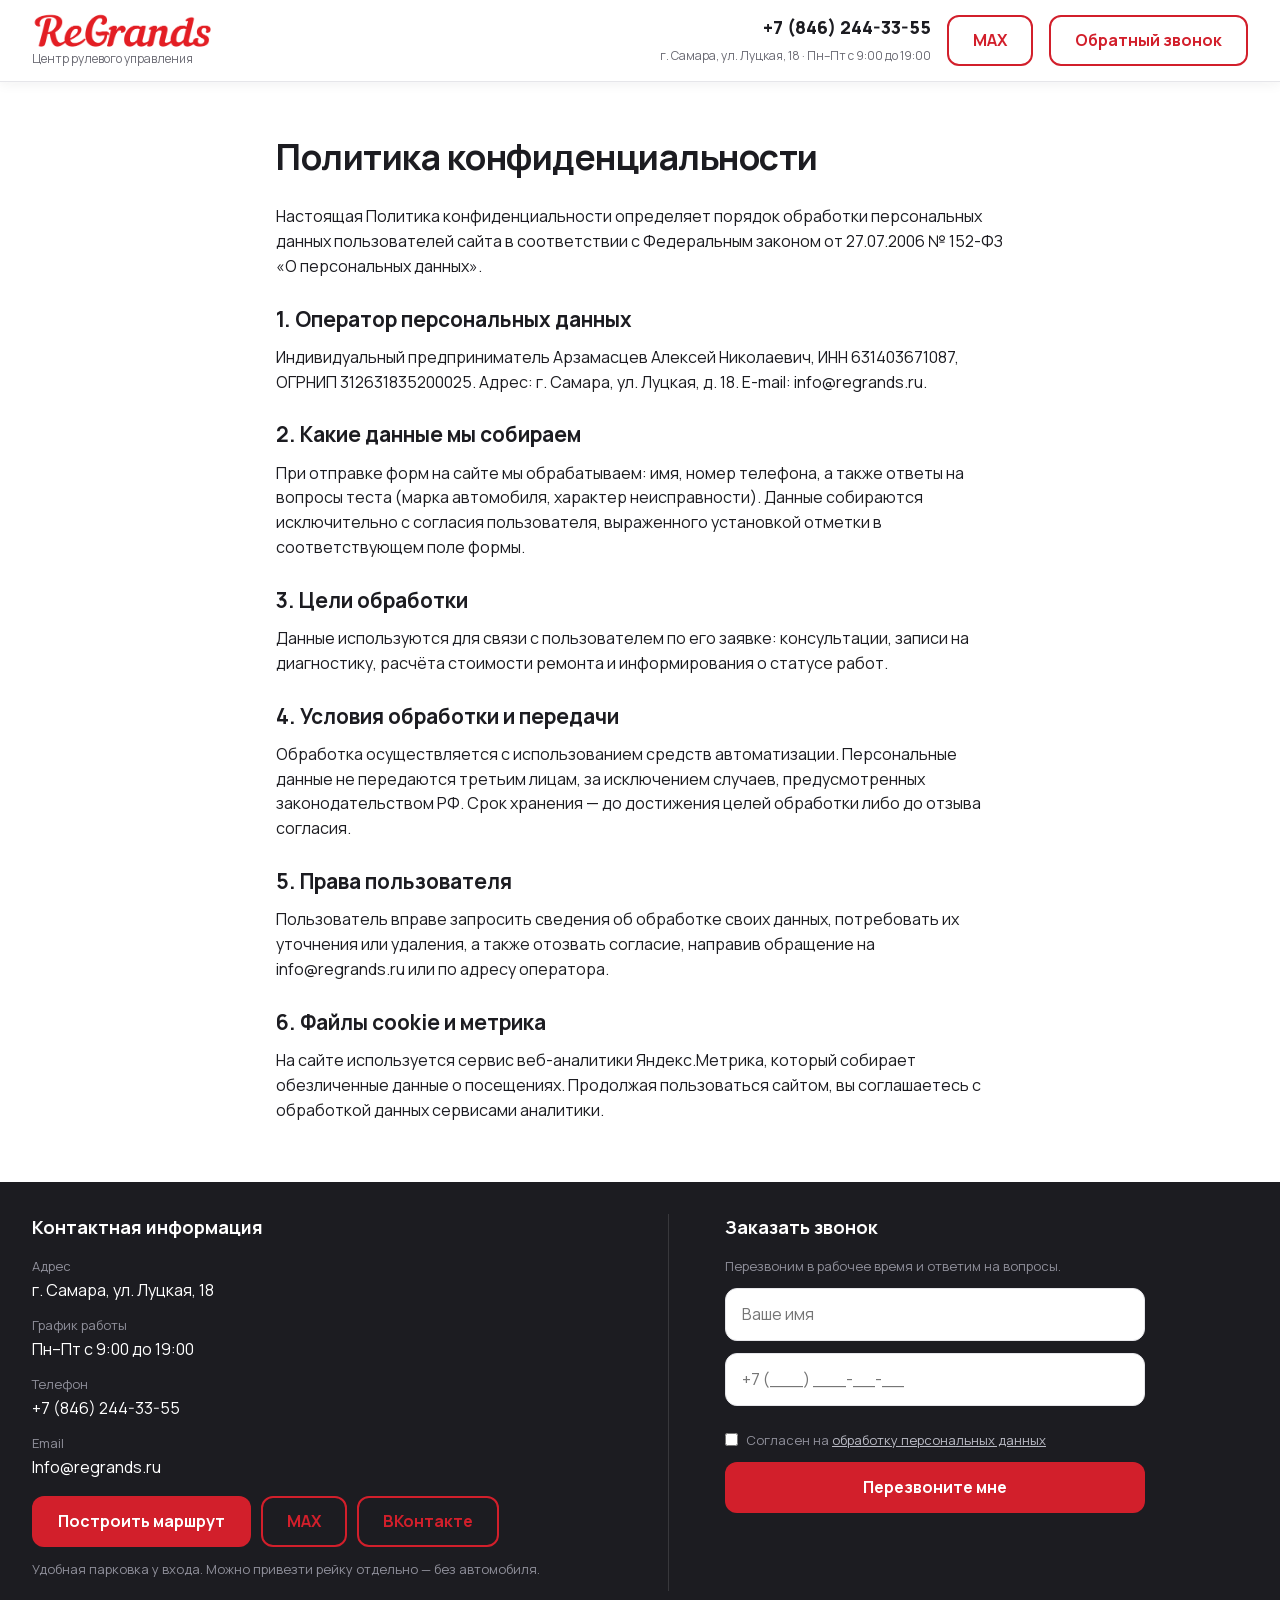
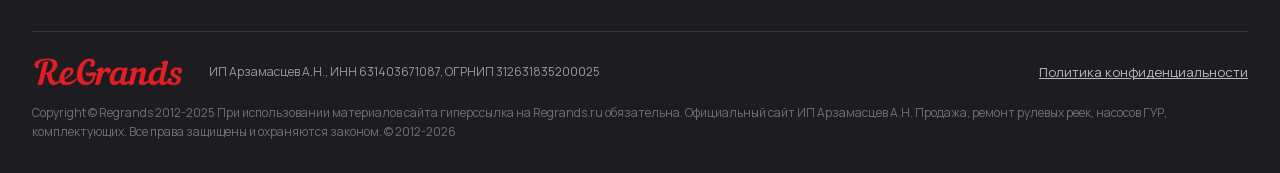
==== commit 1aefa813: "chore: preview — city phone only, video on the left Co-Authored-By: Claude Fable 5 <noreply@anthropi" ====
--- a/policy/index.html
+++ b/policy/index.html
@@ -260,11 +260,11 @@
 			<span class="site-header__tagline">Центр рулевого управления</span>
 		</a>
 		<div class="site-header__contacts">
-			<a class="site-header__phone" href="tel:+79093443355">
-				+7 (909) 344-33-55			</a>
+			<a class="site-header__phone" href="tel:+78462443355">
+				+7 (846) 244-33-55			</a>
 			<span class="site-header__schedule">г. Самара, ул. Луцкая, 18 · Пн–Пт с 9:00 до 19:00</span>
 		</div>
-		<a class="site-header__phone-btn" href="tel:+79093443355" aria-label="Позвонить: +7 (909) 344-33-55">
+		<a class="site-header__phone-btn" href="tel:+78462443355" aria-label="Позвонить: +7 (846) 244-33-55">
 			<svg width="22" height="22" viewBox="0 0 24 24" fill="none" aria-hidden="true"><path d="M5 4h4l2 5-2.5 1.5a12 12 0 0 0 5 5L15 13l5 2v4a2 2 0 0 1-2 2A16 16 0 0 1 3 6a2 2 0 0 1 2-2Z" stroke="currentColor" stroke-width="2" stroke-linejoin="round"/></svg>
 		</a>
 					<a class="btn btn--outline site-header__max" href="https://max.ru/u/f9LHodD0cOKI0WPbhuxXiKWs1xZpZC6nUwHiPnHPZtQZX6oqGKMk47YAbSw" target="_blank" rel="noopener" data-messenger aria-label="Написать в MAX">MAX</a>
@@ -297,8 +297,7 @@
 				<dl class="site-footer__list">
 					<div><dt>Адрес</dt><dd>г. Самара, ул. Луцкая, 18</dd></div>
 					<div><dt>График работы</dt><dd>Пн–Пт с 9:00 до 19:00</dd></div>
-					<div><dt>Телефоны</dt><dd>
-						<a href="tel:+79093443355">+7 (909) 344-33-55</a><br>
+					<div><dt>Телефон</dt><dd>
 						<a href="tel:+78462443355">+7 (846) 244-33-55</a>
 					</dd></div>
 					<div><dt>Email</dt><dd><a href="mailto:Info@regrands.ru">Info@regrands.ru</a></dd></div>
@@ -345,8 +344,8 @@
 			<input class="lead-form__input" type="tel" name="phone" placeholder="+7 (___) ___-__-__" required data-phone autocomplete="tel">
 			<label class="lead-form__field-label" for="diag-date">Удобная дата диагностики (по желанию)</label>
 			<input class="lead-form__input" type="date" name="date" id="diag-date"
-				min="2026-07-29"
-				max="2026-08-28">
+				min="2026-08-03"
+				max="2026-09-02">
 			<input type="text" name="website" class="hp-field" tabindex="-1" autocomplete="off" aria-hidden="true">
 			<input type="hidden" name="ts" value="">
 			<label class="consent">
--- a/wp-content/themes/regrand/assets/css/main.css
+++ b/wp-content/themes/regrand/assets/css/main.css
@@ -2,7 +2,7 @@
 .section { padding: 56px 0; }
 section[id] { scroll-margin-top: 88px; } /* липкая шапка не накрывает якорные переходы */
 .section--soft { background: var(--c-bg-soft); }
-.section--dark { background: linear-gradient(160deg, #1c1c21 0%, #26262e 100%); position: relative; overflow: hidden; }
+.section--dark { background: #1f1f25; position: relative; overflow: hidden; }
 .section--dark::before {
 	content: '';
 	position: absolute;
@@ -52,12 +52,45 @@
 .service-card__note { font-size: 13px; color: var(--c-gray); margin-top: auto; }
 .services__cta { display: flex; align-items: center; gap: 16px; flex-wrap: wrap; }
 .services__cta-note { font-size: 14px; color: var(--c-gray); }
+.services__includes { margin: 32px 0 28px; }
+.services__includes-title { font-size: 19px; font-weight: 700; margin-bottom: 16px; }
+.services__includes-photo { display: block; width: 100%; max-width: 860px; height: auto; margin: 0 auto 24px; }
+.services__includes-list { list-style: none; display: grid; gap: 10px 28px; }
+@media (min-width: 768px) {
+	.services__includes-list { grid-template-columns: 1fr 1fr; }
+}
+@media (min-width: 1024px) {
+	.services__includes-list { grid-template-columns: 1fr 1fr 1fr; }
+}
+.services__includes-list li {
+	position: relative;
+	padding-left: 26px;
+	font-size: 14px;
+	color: var(--c-gray);
+}
+.services__includes-list li::before {
+	content: '';
+	position: absolute;
+	left: 0;
+	top: 2px;
+	width: 16px;
+	height: 16px;
+	border-radius: 50%;
+	background: var(--c-red) url("data:image/svg+xml,%3Csvg xmlns='http://www.w3.org/2000/svg' width='10' height='8' viewBox='0 0 10 8' fill='none'%3E%3Cpath d='m1 4 2.8 2.8L9 1.5' stroke='%23fff' stroke-width='2' stroke-linecap='round' stroke-linejoin='round'/%3E%3C/svg%3E") center no-repeat;
+}
 
 /* ============ УТП ============ */
+.benefits__layout { display: grid; gap: 24px; }
+@media (min-width: 1024px) {
+	.benefits__layout--video { grid-template-columns: 0.85fr 1.15fr; align-items: center; }
+	.benefits__layout--video .benefits__video { order: -1; }
+}
+.benefits__video { aspect-ratio: 16/9; }
 .benefits__grid {
 	display: grid;
 	gap: 16px;
 	grid-template-columns: repeat(auto-fit, minmax(250px, 1fr));
+	align-content: start;
 }
 @media (min-width: 1024px) {
 	.benefits__grid { grid-template-columns: repeat(3, 1fr); }
@@ -76,32 +109,68 @@
 .benefit__icon svg { width: 28px; height: 28px; }
 
 /* ============ Процесс ============ */
-.process__list { list-style: none; display: grid; gap: 20px; counter-reset: step; }
+.process__topbar { display: flex; align-items: flex-start; justify-content: space-between; gap: 20px; }
+.carousel-nav { display: flex; gap: 10px; flex-shrink: 0; padding-top: 8px; }
+.carousel-btn {
+	width: 46px;
+	height: 46px;
+	border-radius: 50%;
+	border: 1px solid rgba(255, 255, 255, .35);
+	background: transparent;
+	color: #fff;
+	display: inline-flex;
+	align-items: center;
+	justify-content: center;
+	cursor: pointer;
+	transition: background .15s ease, border-color .15s ease;
+}
+.carousel-btn:hover { background: var(--c-red); border-color: var(--c-red); }
+
+/* Тёмная карусель этапов: номер + заголовок, текст, крупное фото снизу. */
+.process__list {
+	list-style: none;
+	display: flex;
+	gap: 32px;
+	overflow-x: auto;
+	overflow-y: hidden; /* overflow-x:auto иначе наводит вертикальный скролл */
+	scroll-snap-type: x mandatory;
+	-webkit-overflow-scrolling: touch;
+	padding-bottom: 16px;
+	scrollbar-width: thin;
+	scrollbar-color: var(--c-red) rgba(255, 255, 255, .12);
+}
+.process__list::-webkit-scrollbar { height: 6px; }
+.process__list::-webkit-scrollbar-track { background: rgba(255, 255, 255, .1); border-radius: 100px; }
+.process__list::-webkit-scrollbar-thumb { background: var(--c-red); border-radius: 100px; }
 .process__step {
-	display: flex;
-	gap: 18px;
-	align-items: flex-start;
-	background: var(--c-bg-soft);
-	border-radius: var(--radius);
-	padding: 20px;
-}
+	flex: 0 0 min(500px, 86vw);
+	scroll-snap-align: start;
+	display: flex;
+	flex-direction: column;
+	gap: 12px;
+}
+.process__head { display: flex; gap: 14px; align-items: center; min-height: 60px; }
 .process__num {
-	width: 40px;
-	height: 40px;
+	width: 44px;
+	height: 44px;
 	border-radius: 50%;
-	background: var(--c-red);
+	border: 2px solid var(--c-red);
 	color: #fff;
-	font-weight: 800;
+	font-weight: 700;
+	font-size: 18px;
 	display: inline-flex;
 	align-items: center;
 	justify-content: center;
 	flex-shrink: 0;
 }
-.process__title { font-size: 17px; font-weight: 700; margin-bottom: 4px; }
-.process__text { color: var(--c-gray); font-size: 15px; }
-@media (min-width: 1024px) {
-	.process__list { grid-template-columns: repeat(5, 1fr); }
-	.process__step { flex-direction: column; }
+.process__title { color: #fff; font-size: 19px; font-weight: 700; }
+.process__text { color: #b9bac4; font-size: 15px; flex-grow: 1; }
+.process__photo {
+	width: 100%;
+	aspect-ratio: 4/3;
+	object-fit: cover;
+	border-radius: 12px;
+	margin-top: 6px;
 }
 
 /* ============ Кейсы ============ */
@@ -442,7 +511,10 @@
 
 /* Расширенный подвал с контактами и формой. */
 .site-footer__grid { display: grid; gap: 32px; }
+/* На мобильных форма звонка идёт первой, контакты — под ней. */
+.site-footer__grid .site-footer__col:first-child { order: 2; }
 @media (min-width: 1024px) {
+	.site-footer__grid .site-footer__col:first-child { order: 0; }
 	.site-footer__grid { grid-template-columns: 1fr 1fr; gap: 56px; }
 	.site-footer__grid .site-footer__col + .site-footer__col {
 		border-left: 1px solid rgba(255, 255, 255, .12);
--- a/wp-content/themes/regrand/assets/css/main.css
+++ b/wp-content/themes/regrand/assets/css/main.css
@@ -2,7 +2,7 @@
 .section { padding: 56px 0; }
 section[id] { scroll-margin-top: 88px; } /* липкая шапка не накрывает якорные переходы */
 .section--soft { background: var(--c-bg-soft); }
-.section--dark { background: linear-gradient(160deg, #1c1c21 0%, #26262e 100%); position: relative; overflow: hidden; }
+.section--dark { background: #1f1f25; position: relative; overflow: hidden; }
 .section--dark::before {
 	content: '';
 	position: absolute;
@@ -52,12 +52,45 @@
 .service-card__note { font-size: 13px; color: var(--c-gray); margin-top: auto; }
 .services__cta { display: flex; align-items: center; gap: 16px; flex-wrap: wrap; }
 .services__cta-note { font-size: 14px; color: var(--c-gray); }
+.services__includes { margin: 32px 0 28px; }
+.services__includes-title { font-size: 19px; font-weight: 700; margin-bottom: 16px; }
+.services__includes-photo { display: block; width: 100%; max-width: 860px; height: auto; margin: 0 auto 24px; }
+.services__includes-list { list-style: none; display: grid; gap: 10px 28px; }
+@media (min-width: 768px) {
+	.services__includes-list { grid-template-columns: 1fr 1fr; }
+}
+@media (min-width: 1024px) {
+	.services__includes-list { grid-template-columns: 1fr 1fr 1fr; }
+}
+.services__includes-list li {
+	position: relative;
+	padding-left: 26px;
+	font-size: 14px;
+	color: var(--c-gray);
+}
+.services__includes-list li::before {
+	content: '';
+	position: absolute;
+	left: 0;
+	top: 2px;
+	width: 16px;
+	height: 16px;
+	border-radius: 50%;
+	background: var(--c-red) url("data:image/svg+xml,%3Csvg xmlns='http://www.w3.org/2000/svg' width='10' height='8' viewBox='0 0 10 8' fill='none'%3E%3Cpath d='m1 4 2.8 2.8L9 1.5' stroke='%23fff' stroke-width='2' stroke-linecap='round' stroke-linejoin='round'/%3E%3C/svg%3E") center no-repeat;
+}
 
 /* ============ УТП ============ */
+.benefits__layout { display: grid; gap: 24px; }
+@media (min-width: 1024px) {
+	.benefits__layout--video { grid-template-columns: 0.85fr 1.15fr; align-items: center; }
+	.benefits__layout--video .benefits__video { order: -1; }
+}
+.benefits__video { aspect-ratio: 16/9; }
 .benefits__grid {
 	display: grid;
 	gap: 16px;
 	grid-template-columns: repeat(auto-fit, minmax(250px, 1fr));
+	align-content: start;
 }
 @media (min-width: 1024px) {
 	.benefits__grid { grid-template-columns: repeat(3, 1fr); }
@@ -76,32 +109,68 @@
 .benefit__icon svg { width: 28px; height: 28px; }
 
 /* ============ Процесс ============ */
-.process__list { list-style: none; display: grid; gap: 20px; counter-reset: step; }
+.process__topbar { display: flex; align-items: flex-start; justify-content: space-between; gap: 20px; }
+.carousel-nav { display: flex; gap: 10px; flex-shrink: 0; padding-top: 8px; }
+.carousel-btn {
+	width: 46px;
+	height: 46px;
+	border-radius: 50%;
+	border: 1px solid rgba(255, 255, 255, .35);
+	background: transparent;
+	color: #fff;
+	display: inline-flex;
+	align-items: center;
+	justify-content: center;
+	cursor: pointer;
+	transition: background .15s ease, border-color .15s ease;
+}
+.carousel-btn:hover { background: var(--c-red); border-color: var(--c-red); }
+
+/* Тёмная карусель этапов: номер + заголовок, текст, крупное фото снизу. */
+.process__list {
+	list-style: none;
+	display: flex;
+	gap: 32px;
+	overflow-x: auto;
+	overflow-y: hidden; /* overflow-x:auto иначе наводит вертикальный скролл */
+	scroll-snap-type: x mandatory;
+	-webkit-overflow-scrolling: touch;
+	padding-bottom: 16px;
+	scrollbar-width: thin;
+	scrollbar-color: var(--c-red) rgba(255, 255, 255, .12);
+}
+.process__list::-webkit-scrollbar { height: 6px; }
+.process__list::-webkit-scrollbar-track { background: rgba(255, 255, 255, .1); border-radius: 100px; }
+.process__list::-webkit-scrollbar-thumb { background: var(--c-red); border-radius: 100px; }
 .process__step {
-	display: flex;
-	gap: 18px;
-	align-items: flex-start;
-	background: var(--c-bg-soft);
-	border-radius: var(--radius);
-	padding: 20px;
-}
+	flex: 0 0 min(500px, 86vw);
+	scroll-snap-align: start;
+	display: flex;
+	flex-direction: column;
+	gap: 12px;
+}
+.process__head { display: flex; gap: 14px; align-items: center; min-height: 60px; }
 .process__num {
-	width: 40px;
-	height: 40px;
+	width: 44px;
+	height: 44px;
 	border-radius: 50%;
-	background: var(--c-red);
+	border: 2px solid var(--c-red);
 	color: #fff;
-	font-weight: 800;
+	font-weight: 700;
+	font-size: 18px;
 	display: inline-flex;
 	align-items: center;
 	justify-content: center;
 	flex-shrink: 0;
 }
-.process__title { font-size: 17px; font-weight: 700; margin-bottom: 4px; }
-.process__text { color: var(--c-gray); font-size: 15px; }
-@media (min-width: 1024px) {
-	.process__list { grid-template-columns: repeat(5, 1fr); }
-	.process__step { flex-direction: column; }
+.process__title { color: #fff; font-size: 19px; font-weight: 700; }
+.process__text { color: #b9bac4; font-size: 15px; flex-grow: 1; }
+.process__photo {
+	width: 100%;
+	aspect-ratio: 4/3;
+	object-fit: cover;
+	border-radius: 12px;
+	margin-top: 6px;
 }
 
 /* ============ Кейсы ============ */
@@ -442,7 +511,10 @@
 
 /* Расширенный подвал с контактами и формой. */
 .site-footer__grid { display: grid; gap: 32px; }
+/* На мобильных форма звонка идёт первой, контакты — под ней. */
+.site-footer__grid .site-footer__col:first-child { order: 2; }
 @media (min-width: 1024px) {
+	.site-footer__grid .site-footer__col:first-child { order: 0; }
 	.site-footer__grid { grid-template-columns: 1fr 1fr; gap: 56px; }
 	.site-footer__grid .site-footer__col + .site-footer__col {
 		border-left: 1px solid rgba(255, 255, 255, .12);
